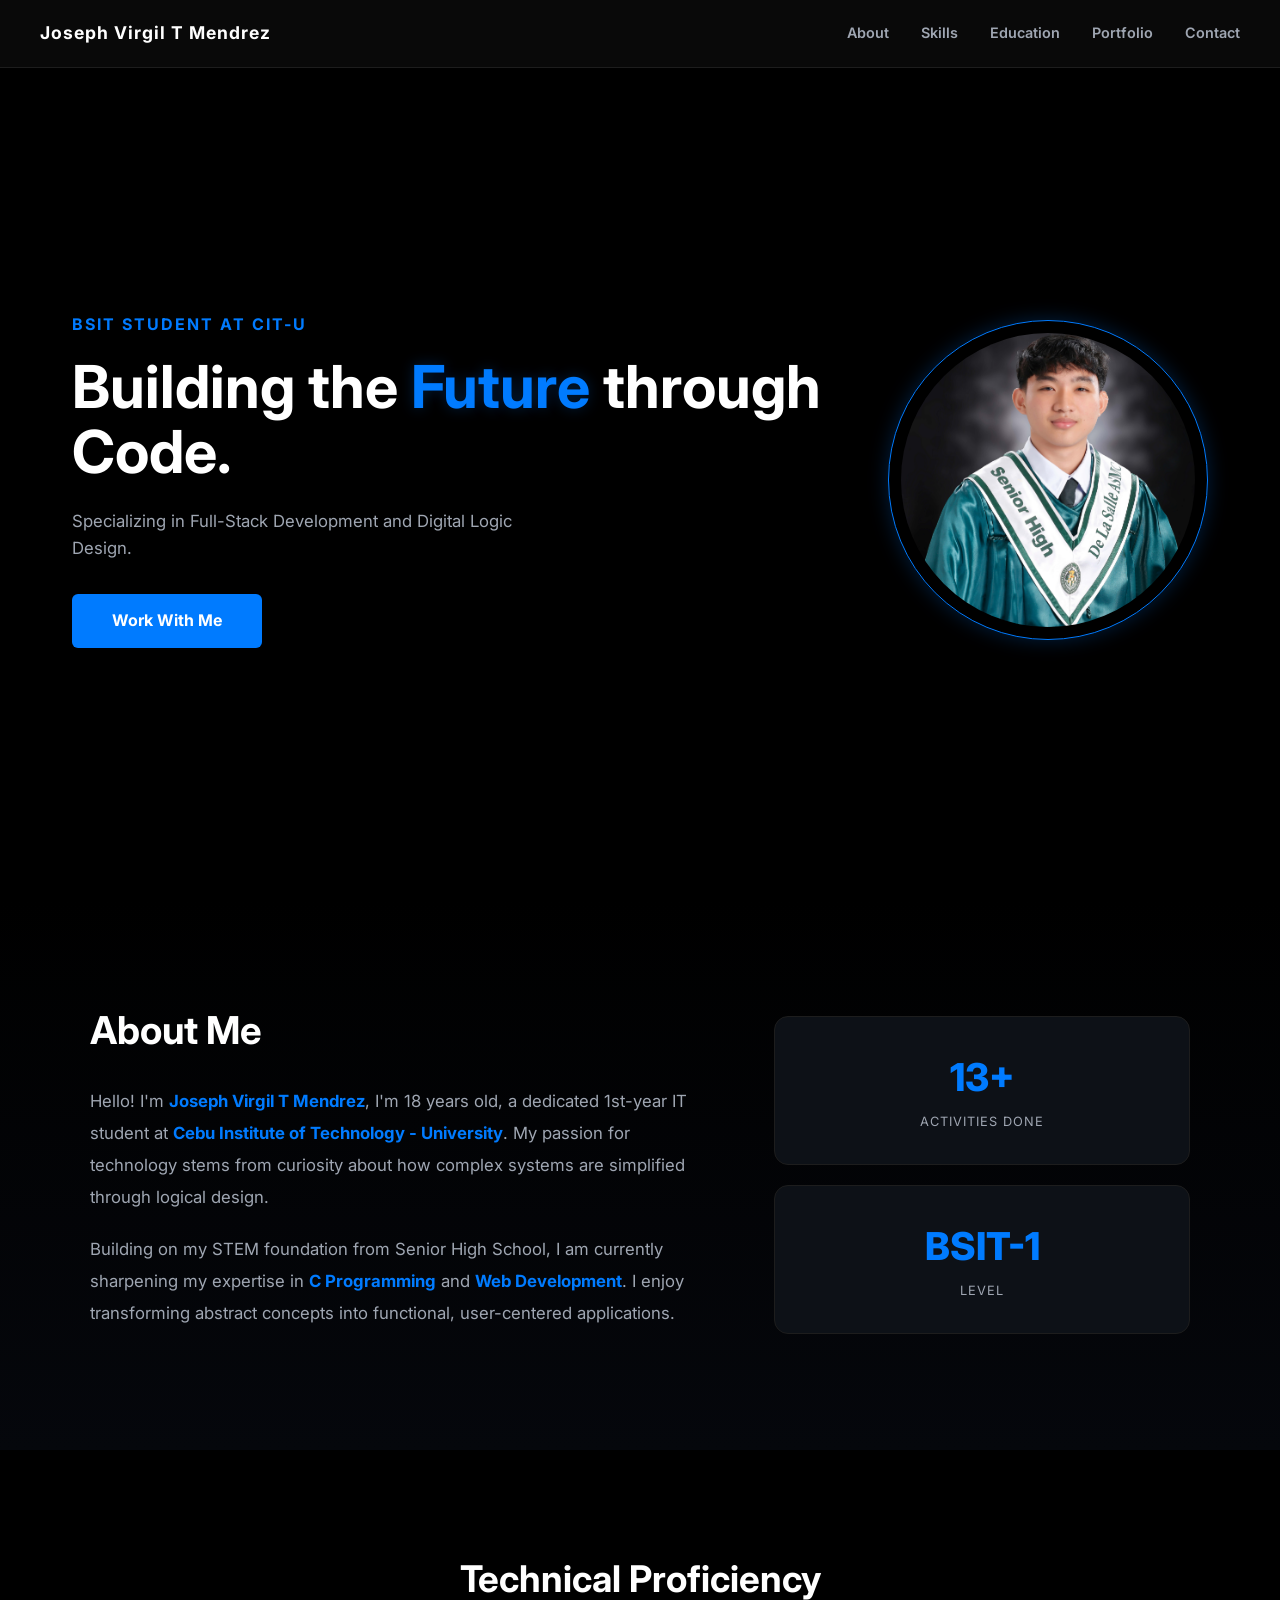
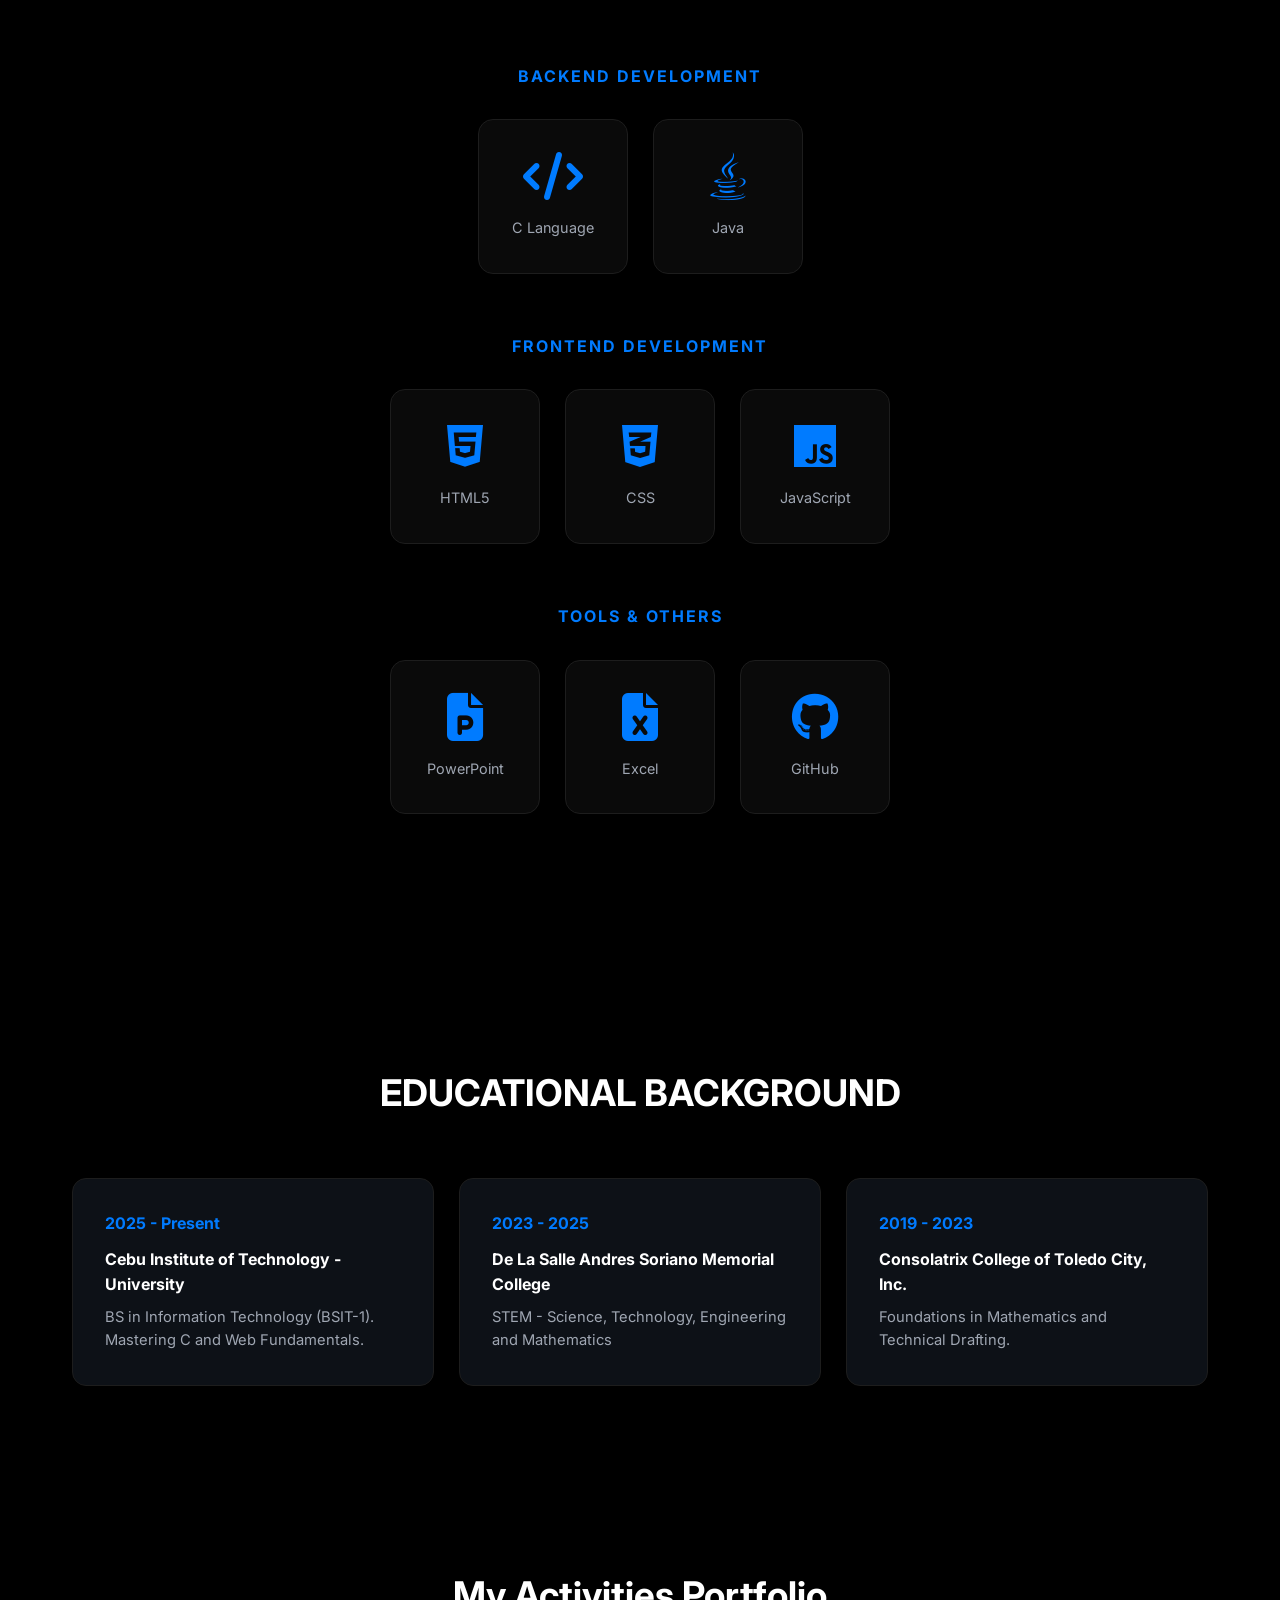
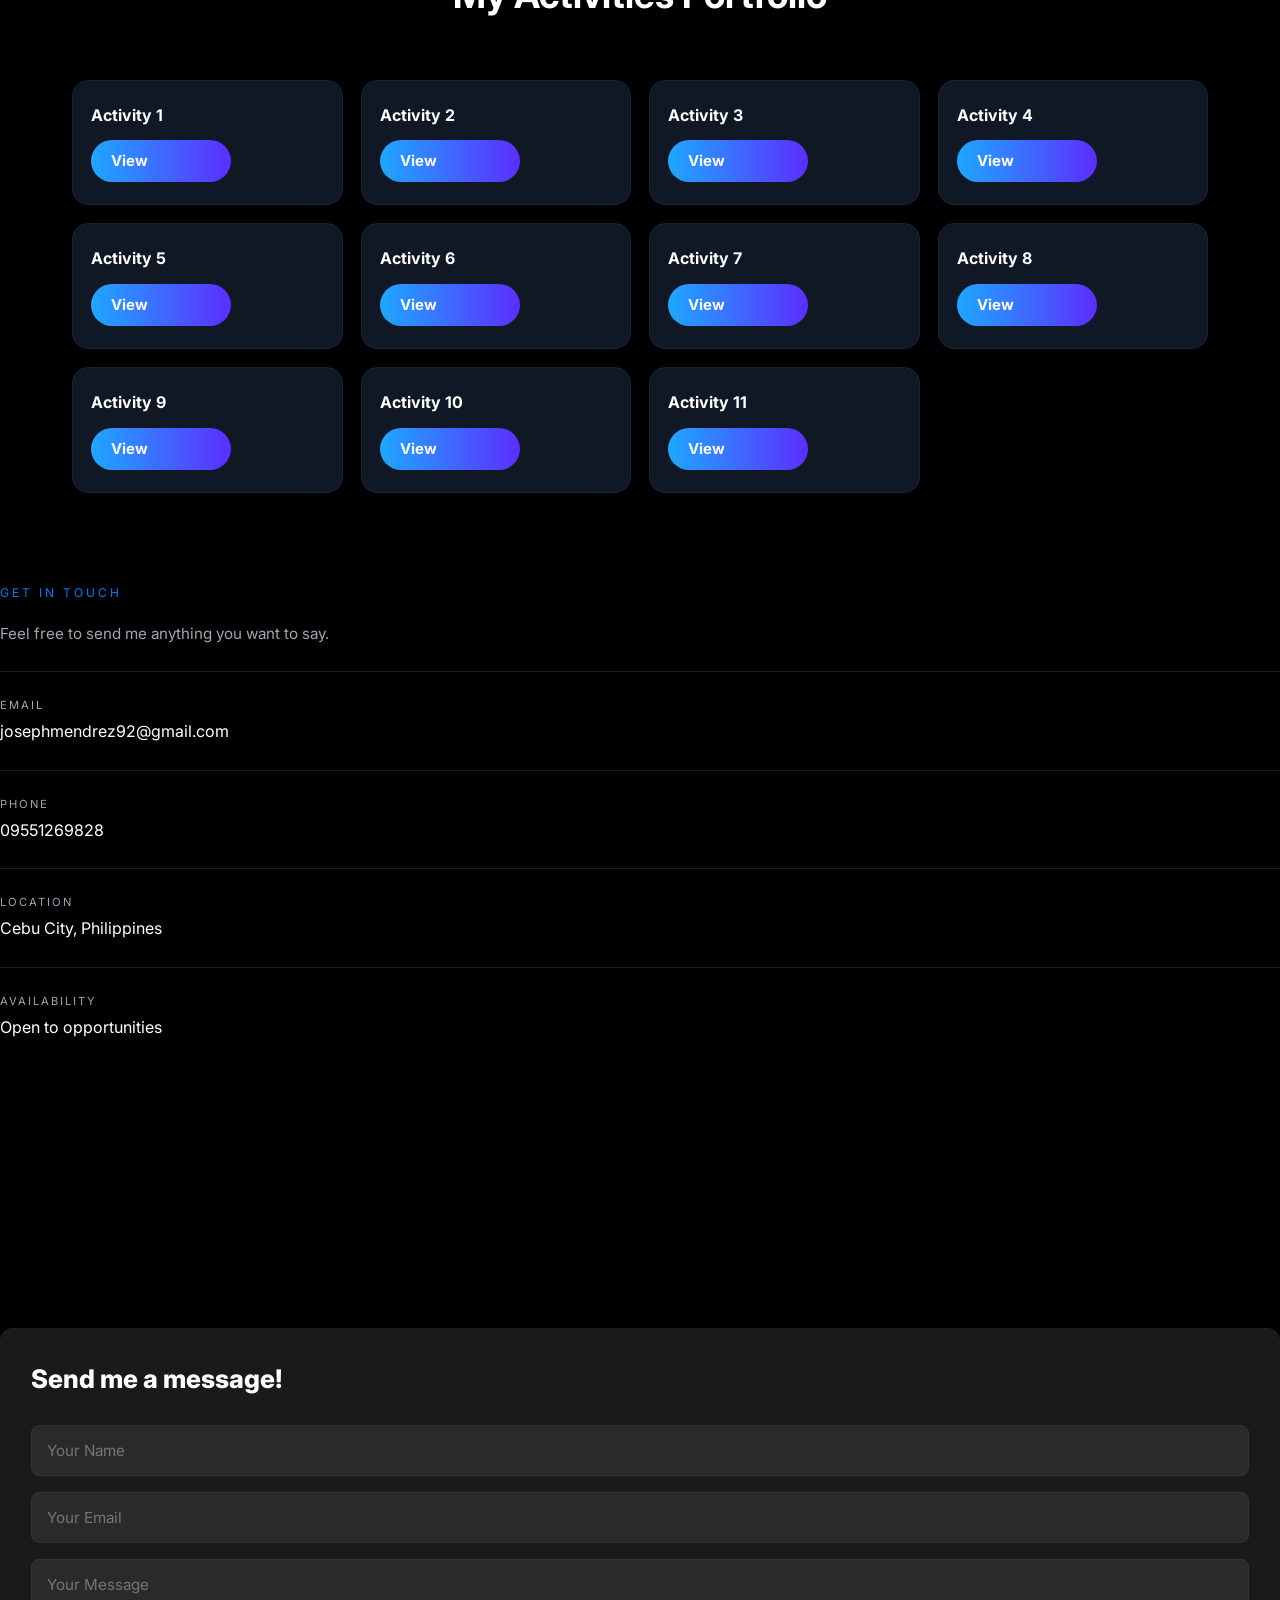
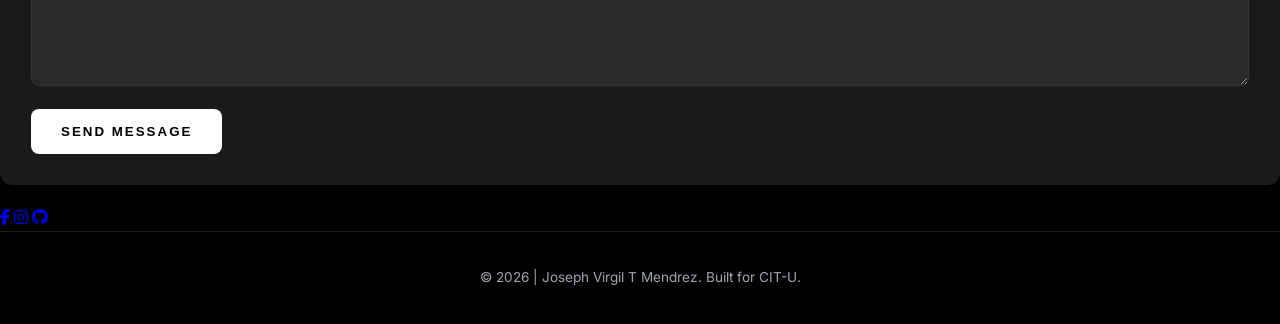
==== index.html @ aa132397 "Add files via upload" ====
<!DOCTYPE html>
<html lang="en">
<head>
    <meta charset="UTF-8">
    <meta name="viewport" content="width=device-width, initial-scale=1.0">
    <title>Joseph Virgil T Mendrez | Portfolio</title>
    <link rel="stylesheet" href="style.css">
    <link href="https://fonts.googleapis.com/css2?family=Inter:wght@400;600;700&display=swap" rel="stylesheet">
    <link rel="stylesheet" href="https://cdnjs.cloudflare.com/ajax/libs/font-awesome/6.4.2/css/all.min.css">
</head>
<body>

    <!-- NAVBAR -->
    <nav class="navbar">
        <div class="nav-container">
            <div class="logo">Joseph Virgil T Mendrez</div>
            <ul class="nav-links">
                <li><a href="#about">About</a></li>
                <li><a href="#skills">Skills</a></li>
                <li><a href="#education">Education</a></li>
                <li><a href="#portfolio">Portfolio</a></li>
                <li><a href="#contact">Contact</a></li>
            </ul>
        </div>
    </nav>

    <!-- HERO -->
    <header class="hero" id="home">
        <div class="hero-content">
            <h2 class="sub-headline">BSIT Student at CIT-U</h2>
            <h1 class="main-headline">Building the <span class="glow-text">Future</span> through Code.</h1>
            <p>Specializing in Full-Stack Development and Digital Logic Design.</p>
            <div class="cta-buttons">
                <a href="#contact" class="btn-primary">Work With Me</a>
            </div>
        </div>

        <div class="hero-image">
            <div class="image-border">
                <img src="images/j.jpg" alt="Joseph Virgil T Mendrez Profile Picture">
            </div>
        </div>
    </header>

    <!-- ABOUT -->
    <section id="about" class="about-section">
        <div class="about-container">
            <div class="about-text">
                <h2 class="section-title">About Me</h2>
                <p>
                    Hello! I'm <strong>Joseph Virgil T Mendrez</strong>, I'm 18 years old, a dedicated 1st-year IT student at 
                    <strong>Cebu Institute of Technology - University</strong>. My passion for technology 
                    stems from curiosity about how complex systems are simplified through logical design.
                </p>
                <p>
                    Building on my STEM foundation from Senior High School, I am currently sharpening my 
                    expertise in <strong>C Programming</strong> and <strong>Web Development</strong>. 
                    I enjoy transforming abstract concepts into functional, user-centered applications.
                </p>
            </div>

            <div class="about-stats">
                <div class="stat-card">
                    <span class="stat-value">13+</span>
                    <span class="stat-label">Activities Done</span>
                </div>

                <div class="stat-card">
                    <span class="stat-value">BSIT-1</span>
                    <span class="stat-label">Level</span>
                </div>
            </div>
        </div>
    </section>

    <!-- SKILLS -->
    <section id="skills" class="skills-section">
        <h2 class="section-title-center">Technical Proficiency</h2>

        <div class="skills-category">
            <h3>Backend Development</h3>
            <div class="skills-grid">
                <div class="skill-card"><i class="fas fa-code"></i><span>C Language</span></div>
                <div class="skill-card"><i class="fab fa-java"></i><span>Java</span></div>
            </div>
        </div>

        <div class="skills-category">
            <h3>Frontend Development</h3>
            <div class="skills-grid">
                <div class="skill-card"><i class="fab fa-html5"></i><span>HTML5</span></div>
                <div class="skill-card"><i class="fab fa-css3-alt"></i><span>CSS</span></div>
                <div class="skill-card"><i class="fab fa-js"></i><span>JavaScript</span></div>
            </div>
        </div>

        <div class="skills-category">
            <h3>Tools & Others</h3>
            <div class="skills-grid">
                <div class="skill-card"><i class="fas fa-file-powerpoint"></i><span>PowerPoint</span></div>
                <div class="skill-card"><i class="fas fa-file-excel"></i><span>Excel</span></div>
                <div class="skill-card"><i class="fab fa-github"></i><span>GitHub</span></div>
            </div>
        </div>
    </section>

    <!-- EDUCATION -->
    <section id="education" class="education-section">
        <h2 class="section-title-center">EDUCATIONAL BACKGROUND</h2>
        <div class="education-grid">

            <div class="edu-card">
                <span class="edu-year">2025 - Present</span>
                <p class="school-name">Cebu Institute of Technology - University</p>
                <p class="edu-details">BS in Information Technology (BSIT-1). Mastering C and Web Fundamentals.</p>
            </div>

            <div class="edu-card">
                <span class="edu-year">2023 - 2025</span>
                <p class="school-name">De La Salle Andres Soriano Memorial College</p>
                <p class="edu-details">STEM - Science, Technology, Engineering and Mathematics</p>
            </div>

            <div class="edu-card">
                <span class="edu-year">2019 - 2023</span>
                <p class="school-name">Consolatrix College of Toledo City, Inc.</p>
                <p class="edu-details">Foundations in Mathematics and Technical Drafting.</p>
            </div>

        </div>
    </section>

       <!-- PORTFOLIO -->
    <section id="portfolio" class="portfolio-section">
        <h2 class="section-title-center">My Activities Portfolio</h2>

        <div class="portfolio-grid">

            <div class="portfolio-card">
                <h3>Activity 1</h3>
                <p>C Programming Project</p>
                <a href="activities/activity1.html" target="_blank" class="view-btn">View</a>
            </div>

            <div class="portfolio-card">
                <h3>Activity 2</h3>
                <p>Web Development</p>
                <a href="activities/activity2.html" target="_blank" class="view-btn">View</a>
            </div>

            <div class="portfolio-card">
                <h3>Activity 3</h3>
                <p>Logic Design</p>
                <a href="activities/activity3.html" target="_blank" class="view-btn">View</a>
            </div>

            <div class="portfolio-card">
                <h3>Activity 4</h3>
                <p>UI Design</p>
                <a href="activities/activity4.html" target="_blank" class="view-btn">View</a>
            </div>

            <div class="portfolio-card">
                <h3>Activity 5</h3>
                <p>C Application</p>
                <a href="activities/activity5.html" target="_blank" class="view-btn">View</a>
            </div>

            <div class="portfolio-card">
                <h3>Activity 6</h3>
                <p>Static Website</p>
                <a href="activities/home.html" target="_blank" class="view-btn">View</a>
            </div>

            <div class="portfolio-card">
                <h3>Activity 7</h3>
                <p>Binary Adder</p>
                <a href="activities/activity7.html" target="_blank" class="view-btn">View</a>
            </div>

            <div class="portfolio-card">
                <h3>Activity 8</h3>
                <p>Portfolio Version 1</p>
                <a href="activities/activity8.html" target="_blank" class="view-btn">View</a>
            </div>

            <div class="portfolio-card">
                <h3>Activity 9</h3>
                <p>JavaScript Tool</p>
                <a href="activities/activity9.html" target="_blank" class="view-btn">View</a>
            </div>

            <div class="portfolio-card">
                <h3>Activity 10</h3>
                <p>Database Concept</p>
                <a href="activities/activity10.html" target="_blank" class="view-btn">View</a>
            </div>

            <div class="portfolio-card">
                <h3>Activity 11</h3>
                <p>Responsive Design</p>
                <a href="activities/activityfor11.html" target="_blank" class="view-btn">View</a>
            </div>

        </div>
    </section>
<!-- CONTACT -->
<section id="contact" class="contact-section">
    <div class="contact-container">

        <div class="contact-left">
            <p class="section-label">GET IN TOUCH</p>
            <p class="contact-description">Feel free to send me anything you want to say.</p>

            <hr class="contact-divider">

            <div class="contact-info-item">
                <span class="info-label">EMAIL</span>
                <span class="info-value">josephmendrez92@gmail.com</span>
            </div>

            <hr class="contact-divider">

            <div class="contact-info-item">
                <span class="info-label">PHONE</span>
                <span class="info-value">09551269828</span>
            </div>

            <hr class="contact-divider">

            <div class="contact-info-item">
                <span class="info-label">LOCATION</span>
                <span class="info-value">Cebu City, Philippines</span>
            </div>

            <hr class="contact-divider">

            <div class="contact-info-item">
                <span class="info-label">AVAILABILITY</span>
                <span class="info-value">Open to opportunities</span>
            </div>
        </div>

        <div class="contact-right">
            <div class="map-wrapper">
                <iframe 
                    src="https://www.google.com/maps?q=10.35027,123.6674&hl=en&z=15&output=embed"
                    width="100%" 
                    height="250" 
                    style="border:0;"
                    loading="lazy">
                </iframe>
            </div>
 <div class="message-box">
        <h3>Send me a message!</h3>
        <form class="contact-form">
            <input type="text" placeholder="Your Name" required>
            <input type="email" placeholder="Your Email" required>
            <textarea placeholder="Your Message" rows="5" required></textarea>
            <button type="submit" class="send-btn">SEND MESSAGE</button>
        </form>
    </div>

    <div class="social-links">
        <a href="https://facebook.com" class="social-icon" target="_blank"><i class="fab fa-facebook-f"></i></a>
        <a href="https://instagram.com" class="social-icon" target="_blank"><i class="fab fa-instagram"></i></a>
        <a href="https://github.com" class="social-icon" target="_blank"><i class="fab fa-github"></i></a>
    </div>
</div>
</section>

    <!-- FOOTER -->
    <footer>
        <p>&copy; 2026 | Joseph Virgil T Mendrez. Built for CIT-U.</p>
    </footer>

</body>
</html>
---- style.css ----
/* ===========================
   GLOBAL RESET + VARIABLES
=========================== */
*{
    margin:0;
    padding:0;
    box-sizing:border-box;
}

:root{
    --bg-black:#000000;
    --nav-black:#0a0a0a;
    --accent-blue:#007bff;
    --accent-glow:rgba(0,123,255,0.25);
    --text-white:#ffffff;
    --text-dim:#9fa6b2;
    --border-gray:#1d1d1d;
    --card-bg:#0d1117;
    --input-bg:#111111;
}

html{
    scroll-behavior:smooth;
}

body{
    font-family:'Inter',sans-serif;
    background:var(--bg-black);
    color:var(--text-white);
    line-height:1.6;
    overflow-x:hidden;
}

/* ===========================
   NAVIGATION
=========================== */
.navbar{
    position:fixed;
    top:0;
    width:100%;
    background:rgba(10,10,10,0.95);
    backdrop-filter:blur(12px);
    border-bottom:1px solid var(--border-gray);
    z-index:1000;
    padding:1.2rem 2rem;
}

.nav-container{
    max-width:1200px;
    margin:auto;
    display:flex;
    justify-content:space-between;
    align-items:center;
}

.logo{
    font-size:1.1rem;
    font-weight:700;
    letter-spacing:1px;
    color:white;
}

.nav-links{
    list-style:none;
    display:flex;
    gap:2rem;
}

.nav-links a{
    text-decoration:none;
    color:var(--text-dim);
    font-size:0.9rem;
    font-weight:600;
    transition:.3s;
}

.nav-links a:hover{
    color:var(--accent-blue);
}

/* ===========================
   HERO SECTION
=========================== */
.hero{
    min-height:100vh;
    max-width:1200px;
    margin:auto;
    display:flex;
    justify-content:space-between;
    align-items:center;
    padding:120px 2rem 60px;
    gap:40px;
}

.sub-headline{
    color:var(--accent-blue);
    text-transform:uppercase;
    letter-spacing:2px;
    margin-bottom:1rem;
    font-size:1rem;
}

.main-headline{
    font-size:3.7rem;
    line-height:1.1;
    font-weight:700;
    margin-bottom:1.5rem;
}

.glow-text{
    color:var(--accent-blue);
    text-shadow:0 0 14px var(--accent-glow);
}

.hero-content p{
    color:var(--text-dim);
    font-size:1.05rem;
    max-width:500px;
    margin-bottom:2rem;
}

.btn-primary{
    display:inline-block;
    text-decoration:none;
    background:var(--accent-blue);
    color:white;
    padding:0.9rem 2.5rem;
    border-radius:6px;
    font-weight:700;
    transition:.3s;
}

.btn-primary:hover{
    transform:translateY(-3px);
    box-shadow:0 0 20px var(--accent-glow);
}

.image-border{
    width:320px;
    height:320px;
    border:1px solid var(--accent-blue);
    border-radius:50%;
    padding:12px;
    box-shadow:0 0 20px var(--accent-glow);
}

.image-border img{
    width:100%;
    height:100%;
    border-radius:50%;
    object-fit:cover;
}

/* ===========================
   COMMON TITLES
=========================== */
.section-title{
    font-size:2.4rem;
    margin-bottom:25px;
}

.section-title-center{
    font-size:2.3rem;
    text-align:center;
    margin-bottom:55px;
}

/* ===========================
   ABOUT SECTION
=========================== */
.about-section{
    padding:100px 2rem;
    background:linear-gradient(to bottom,var(--bg-black),#05070c);
}

.about-container{
    max-width:1100px;
    margin:auto;
    display:grid;
    grid-template-columns:1.5fr 1fr;
    gap:60px;
    align-items:center;
}

.about-text p{
    color:var(--text-dim);
    margin-bottom:20px;
    font-size:1.05rem;
    line-height:1.9;
}

.about-text strong{
    color:var(--accent-blue);
}

.about-stats{
    display:grid;
    gap:20px;
}

.stat-card{
    background:var(--card-bg);
    border:1px solid var(--border-gray);
    padding:30px;
    border-radius:14px;
    text-align:center;
    transition:.3s;
}

.stat-card:hover{
    border-color:var(--accent-blue);
    transform:translateY(-4px);
    box-shadow:0 0 15px var(--accent-glow);
}

.stat-value{
    display:block;
    font-size:2.4rem;
    font-weight:800;
    color:var(--accent-blue);
}

.stat-label{
    color:var(--text-dim);
    font-size:0.8rem;
    text-transform:uppercase;
    letter-spacing:1px;
}

/* ===========================
   SKILLS SECTION
=========================== */
.skills-section{
    padding:100px 2rem;
    max-width:1000px;
    margin:auto;
}

.skills-category{
    margin-bottom:60px;
    text-align:center;
}

.skills-category h3{
    color:var(--accent-blue);
    margin-bottom:30px;
    letter-spacing:2px;
    text-transform:uppercase;
    font-size:1rem;
}

.skills-grid{
    display:flex;
    justify-content:center;
    flex-wrap:wrap;
    gap:25px;
}

.skill-card{
    width:150px;
    background:var(--nav-black);
    border:1px solid var(--border-gray);
    border-radius:15px;
    padding:2rem 1rem;
    text-align:center;
    transition:.3s;
}

.skill-card:hover{
    transform:translateY(-8px);
    border-color:var(--accent-blue);
}

.skill-card i{
    font-size:3rem;
    color:var(--accent-blue);
    margin-bottom:15px;
    display:block;
}

.skill-card span{
    color:var(--text-dim);
    font-size:0.9rem;
}

/* ===========================
   EDUCATION SECTION
=========================== */
.education-section{
    padding:90px 2rem;
    max-width:1200px;
    margin:auto;
}

.education-grid{
    display:grid;
    grid-template-columns:repeat(auto-fit,minmax(280px,1fr));
    gap:25px;
}

.edu-card{
    background:var(--card-bg);
    border:1px solid var(--border-gray);
    border-radius:14px;
    padding:2rem;
    transition:.3s;
}

.edu-card:hover{
    transform:translateY(-5px);
    border-color:var(--accent-blue);
}

.edu-year{
    display:block;
    color:var(--accent-blue);
    font-weight:700;
    margin-bottom:10px;
}

.school-name{
    font-weight:700;
    margin-bottom:8px;
}

.edu-details{
    color:var(--text-dim);
    font-size:0.92rem;
}

/* ===========================
   PORTFOLIO SECTION
=========================== */
.portfolio-section{
    padding:90px 2rem;
    max-width:1200px;
    margin:auto;
}

.portfolio-grid{
    display:grid;
    grid-template-columns:repeat(4,1fr);
    gap:18px;
}

.portfolio-card{
    background:#101826;
    border:1px solid #1b2433;
    border-radius:16px;
    padding:22px 18px;
    min-height:110px;
    display:flex;
    flex-direction:column;
    justify-content:space-between;
    transition:.3s;
}

.portfolio-card:hover{
    transform:translateY(-5px);
    border-color:var(--accent-blue);
    box-shadow:0 0 18px rgba(0,123,255,0.18);
}

.portfolio-card h3{
    font-size:16px;
    color:white;
    font-weight:700;
    margin-bottom:12px;
}

.portfolio-card p{
    display:none;
}

.view-btn{
    display:inline-block;
    width:140px;
    padding:9px 20px;
    border-radius:30px;
    background:linear-gradient(90deg,#1ea7ff,#5d2dff);
    color:white;
    text-decoration:none;
    font-size:15px;
    font-weight:700;
    transition:.3s;
}

.view-btn:hover{
    opacity:.9;
    transform:scale(1.03);
}

/* ===========================
   CONTACT SECTION
=========================== */
.section-label {
    font-size: 0.75rem;
    letter-spacing: 3px;
    color: var(--accent-blue);
    text-transform: uppercase;
    margin-bottom: 20px;
}

.contact-description {
    font-size: 0.95rem;
    color: var(--text-dim);
    margin-bottom: 25px;
}

.contact-divider {
    border: none;
    border-top: 1px solid var(--border-gray);
    margin: 15px 0;
}

.contact-info-item {
    display: flex;
    flex-direction: column;
    padding: 10px 0;
}

.info-label {
    font-size: 0.7rem;
    letter-spacing: 2px;
    color: var(--text-dim);
    text-transform: uppercase;
    margin-bottom: 4px;
}

.info-value {
    font-size: 1rem;
    color: var(--text-white);
}
.message-box {
    background: #1a1a1a;
    border: 1px solid var(--border-gray);
    border-radius: 12px;
    padding: 30px;
    margin: 20px 0;
}

.message-box h3 {
    font-size: 1.6rem;
    font-weight: 800;
    color: var(--text-white);
    margin-bottom: 25px;
}

.message-box .contact-form input,
.message-box .contact-form textarea {
    width: 100%;
    background: #2a2a2a;
    border: 1px solid #333;
    color: white;
    padding: 15px;
    border-radius: 8px;
    margin-bottom: 1rem;
    font-family: inherit;
    font-size: 0.95rem;
}

.message-box .send-btn {
    background: white;
    color: black;
    font-weight: 800;
    letter-spacing: 2px;
    border-radius: 8px;
    padding: 15px 30px;
    border: none;
    cursor: pointer;
    transition: .3s;
}

.message-box .send-btn:hover {
    background: var(--accent-blue);
    color: white;
}
/* ===========================
   FOOTER
=========================== */
footer{
    text-align:center;
    padding:35px 2rem;
    border-top:1px solid var(--border-gray);
    color:var(--text-dim);
    font-size:0.85rem;
}

/* ===========================
   RESPONSIVE
=========================== */
@media(max-width:900px){
    .hero{
        flex-direction:column-reverse;
        text-align:center;
        padding:140px 2rem 60px;
    }

    .about-container,
    .contact-container{
        grid-template-columns:1fr;
    }

    .about-text{
        text-align:center;
    }

    .about-stats{
        grid-template-columns:1fr 1fr;
    }

    .main-headline{
        font-size:2.8rem;
    }

    .image-border{
        width:270px;
        height:270px;
        margin-bottom:2rem;
    }

    .nav-links{
        display:none;
    }

    .portfolio-grid{
        grid-template-columns:repeat(2,1fr);
    }
}

@media(max-width:500px){
    .portfolio-grid{
        grid-template-columns:1fr;
    }

    .about-stats{
        grid-template-columns:1fr;
    }
}
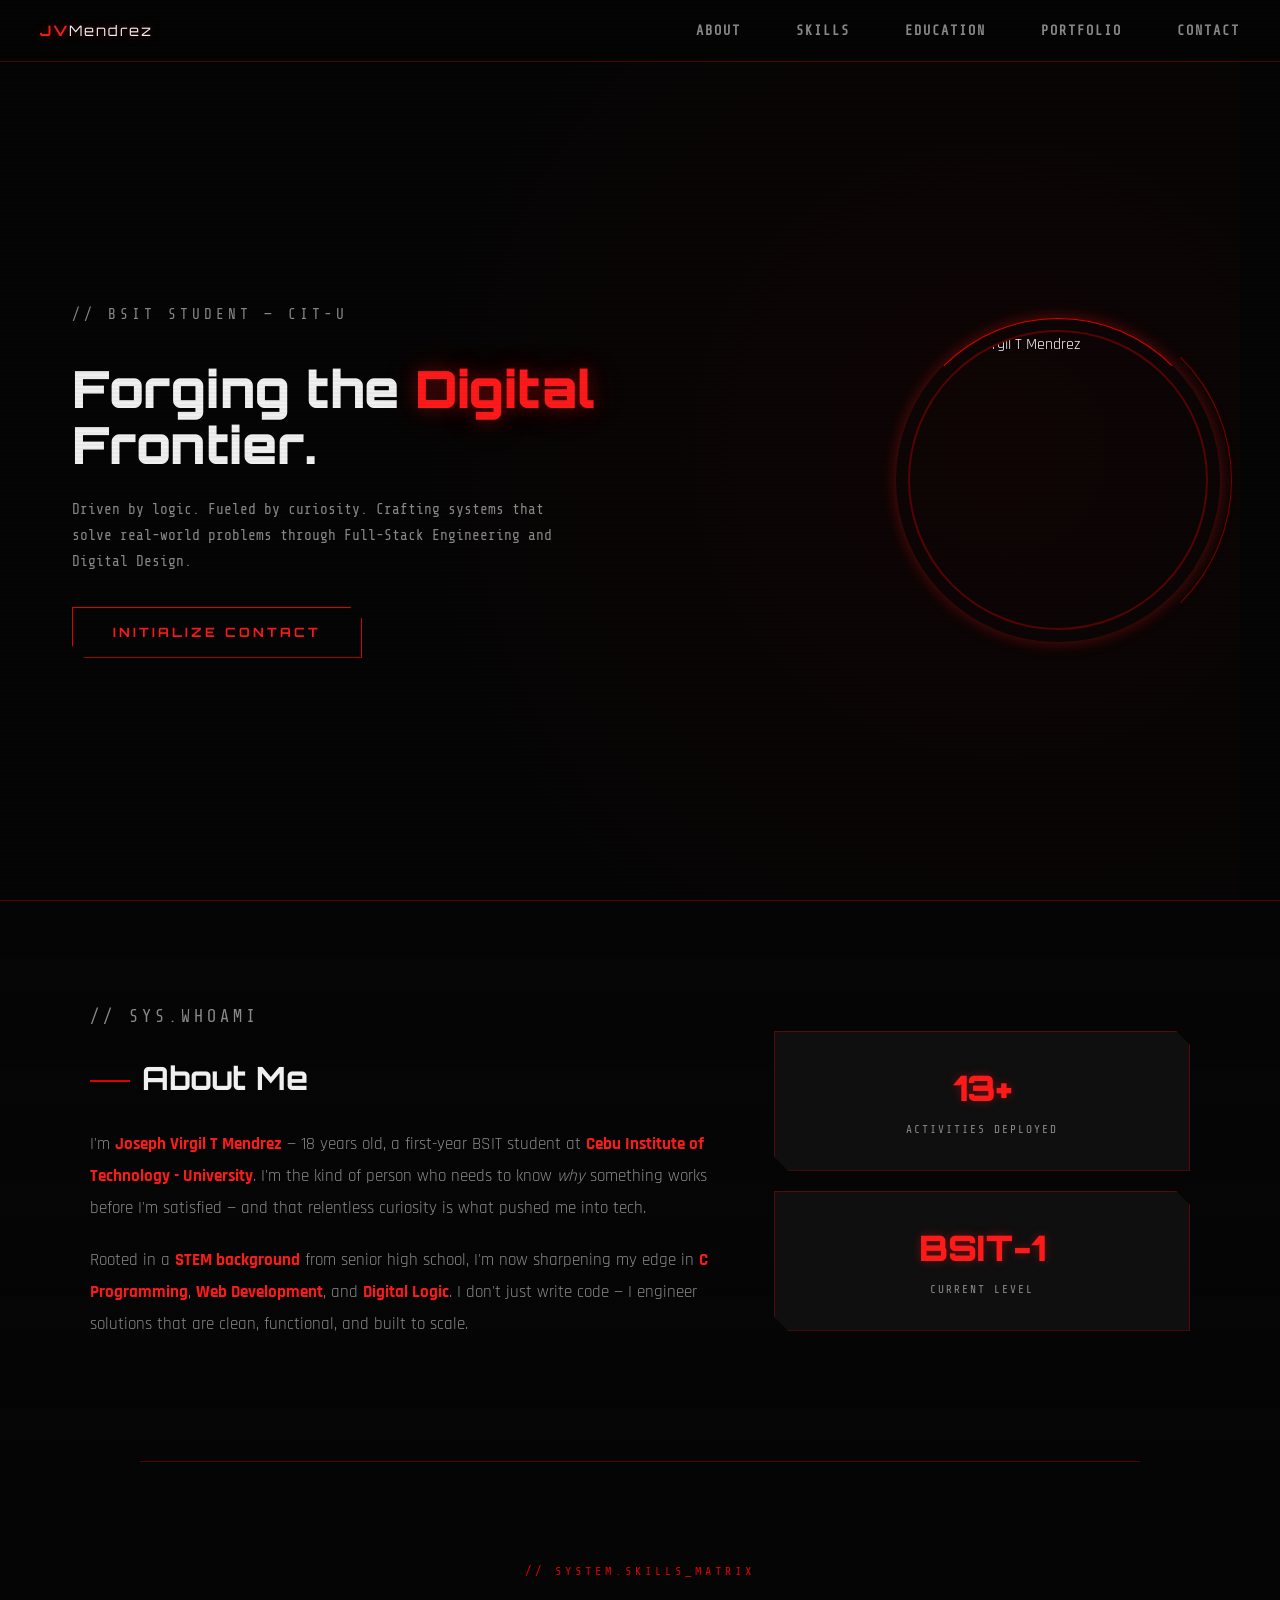
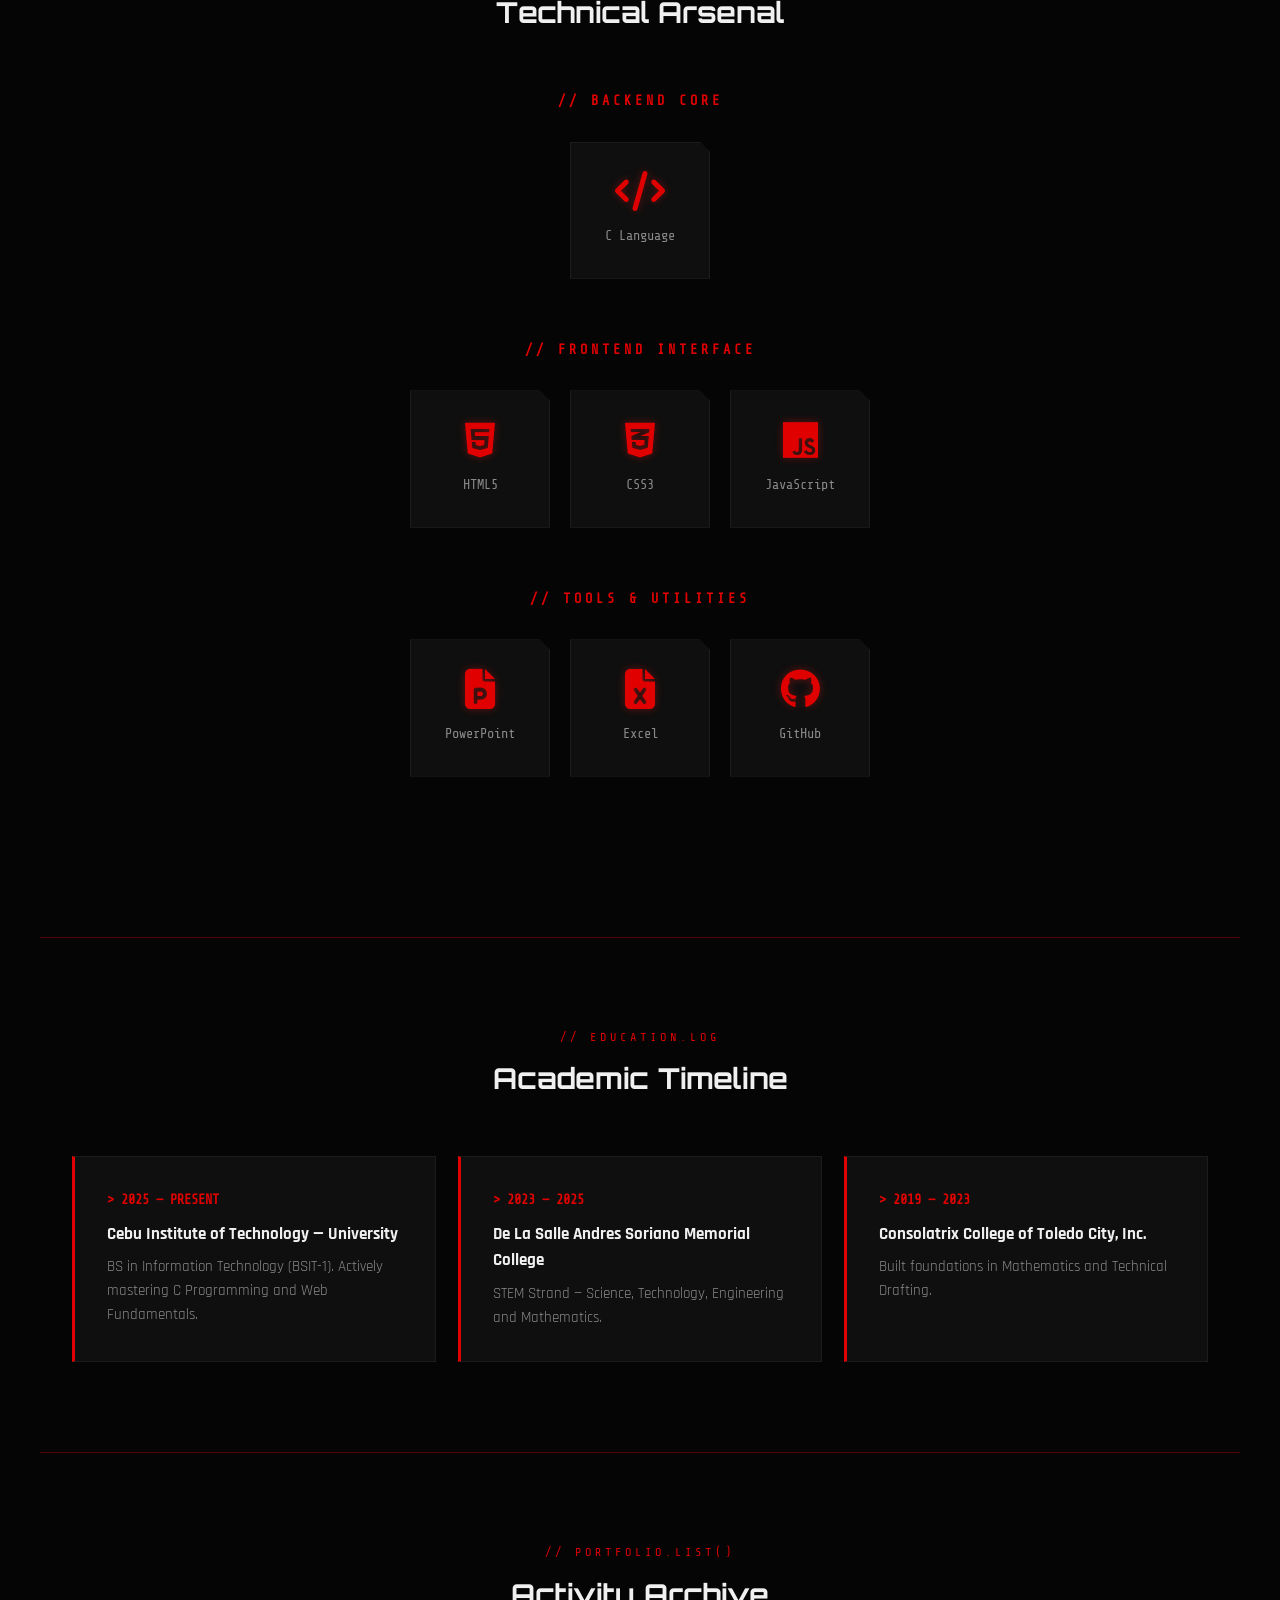
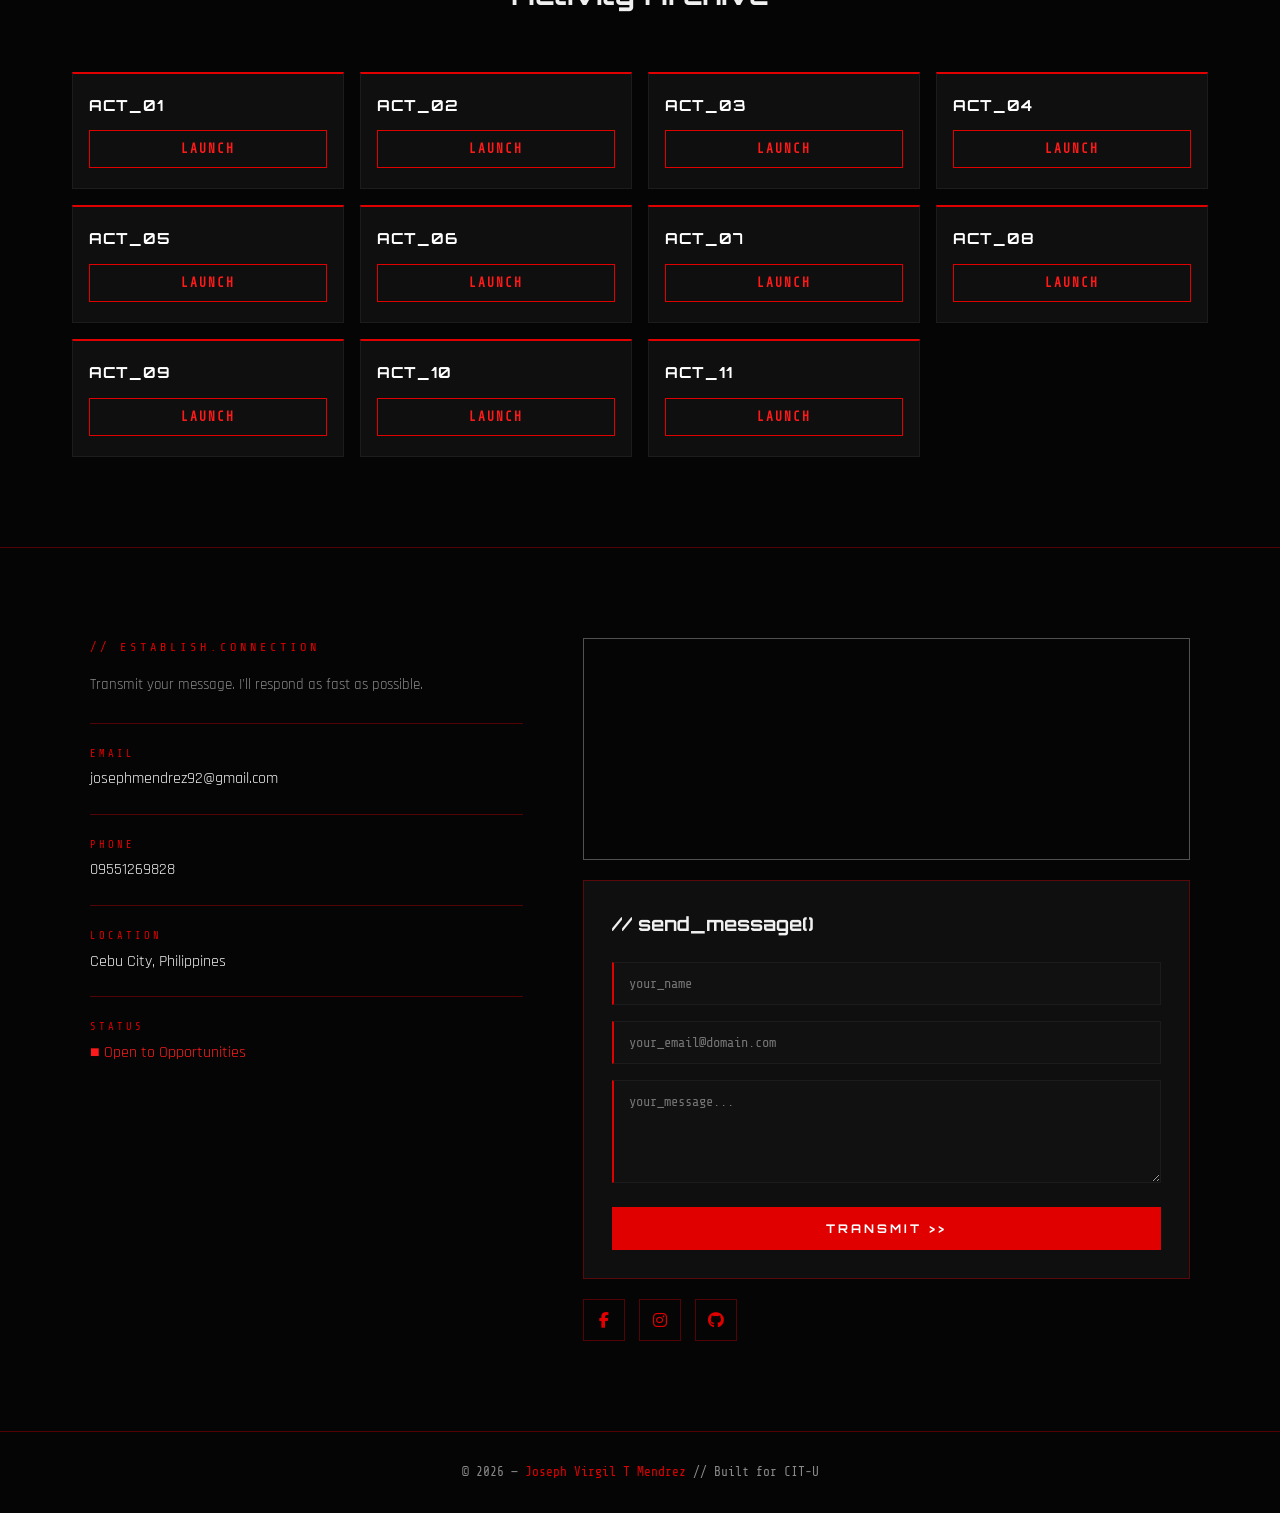
==== commit 9e64306e: "Update print statement from 'Hello' to 'Goodbye'" ====
--- a/index.html
+++ b/index.html
@@ -4,275 +4,762 @@
     <meta charset="UTF-8">
     <meta name="viewport" content="width=device-width, initial-scale=1.0">
     <title>Joseph Virgil T Mendrez | Portfolio</title>
-    <link rel="stylesheet" href="style.css">
-    <link href="https://fonts.googleapis.com/css2?family=Inter:wght@400;600;700&display=swap" rel="stylesheet">
+    <link href="https://fonts.googleapis.com/css2?family=Share+Tech+Mono&family=Rajdhani:wght@400;600;700&family=Orbitron:wght@700;900&display=swap" rel="stylesheet">
     <link rel="stylesheet" href="https://cdnjs.cloudflare.com/ajax/libs/font-awesome/6.4.2/css/all.min.css">
+    <style>
+        *{margin:0;padding:0;box-sizing:border-box;}
+
+        :root{
+            --bg:#050505;
+            --surface:#0a0a0a;
+            --surface2:#0f0f0f;
+            --red:#e00000;
+            --red-bright:#ff1a1a;
+            --red-dim:rgba(220,0,0,0.18);
+            --red-glow:rgba(255,26,26,0.35);
+            --text:#f0f0f0;
+            --text-dim:#8a8a8a;
+            --border:#1c1c1c;
+            --border-red:rgba(200,0,0,0.4);
+        }
+
+        html{scroll-behavior:smooth;}
+
+        body{
+            font-family:'Rajdhani',sans-serif;
+            background:var(--bg);
+            color:var(--text);
+            line-height:1.6;
+            overflow-x:hidden;
+        }
+
+        /* scanline overlay */
+        body::before{
+            content:'';
+            position:fixed;
+            inset:0;
+            background:repeating-linear-gradient(0deg,transparent,transparent 2px,rgba(0,0,0,0.03) 2px,rgba(0,0,0,0.03) 4px);
+            pointer-events:none;
+            z-index:9999;
+        }
+
+        /* corner cut mixin via clip-path */
+        .cyber-cut{
+            clip-path:polygon(0 0,calc(100% - 16px) 0,100% 16px,100% 100%,16px 100%,0 calc(100% - 16px));
+        }
+
+        /* NAVBAR */
+        .navbar{
+            position:fixed;top:0;width:100%;
+            background:rgba(5,5,5,0.96);
+            backdrop-filter:blur(14px);
+            border-bottom:1px solid var(--border-red);
+            z-index:1000;padding:1.1rem 2rem;
+        }
+
+        .nav-container{
+            max-width:1200px;margin:auto;
+            display:flex;justify-content:space-between;align-items:center;
+        }
+
+        .logo{
+            font-family:'Orbitron',monospace;
+            font-size:0.9rem;font-weight:700;
+            color:var(--red-bright);
+            letter-spacing:2px;
+            text-shadow:0 0 10px var(--red-glow);
+        }
+
+        .logo span{color:var(--text);font-weight:400;}
+
+        .nav-links{list-style:none;display:flex;gap:2rem;}
+
+        .nav-links a{
+            text-decoration:none;
+            color:var(--text-dim);
+            font-size:0.85rem;font-weight:600;
+            letter-spacing:2px;text-transform:uppercase;
+            font-family:'Share Tech Mono',monospace;
+            transition:.3s;position:relative;
+        }
+
+        .nav-links a::before{
+            content:'//';
+            color:var(--red);
+            margin-right:5px;
+            opacity:0;transition:.3s;
+        }
+
+        .nav-links a:hover{color:var(--red-bright);}
+        .nav-links a:hover::before{opacity:1;}
+
+        /* HERO */
+        .hero{
+            min-height:100vh;max-width:1200px;margin:auto;
+            display:flex;justify-content:space-between;align-items:center;
+            padding:120px 2rem 60px;gap:40px;
+        }
+
+        .sub-headline{
+            font-family:'Share Tech Mono',monospace;
+            color:var(--red);letter-spacing:4px;
+            text-transform:uppercase;margin-bottom:1rem;
+            font-size:0.85rem;
+        }
+
+        .main-headline{
+            font-family:'Orbitron',monospace;
+            font-size:3.2rem;line-height:1.1;
+            font-weight:900;margin-bottom:1.5rem;
+        }
+
+        .glow-text{
+            color:var(--red-bright);
+            text-shadow:0 0 18px var(--red-glow),0 0 40px rgba(220,0,0,0.2);
+        }
+
+        .hero-content p{
+            color:var(--text-dim);font-size:1.05rem;
+            max-width:480px;margin-bottom:2rem;
+            font-family:'Share Tech Mono',monospace;
+            font-size:0.9rem;line-height:1.8;
+        }
+
+        .btn-primary{
+            display:inline-block;text-decoration:none;
+            background:transparent;
+            color:var(--red-bright);
+            border:1px solid var(--red);
+            padding:0.9rem 2.5rem;
+            font-family:'Orbitron',monospace;
+            font-size:0.8rem;font-weight:700;
+            letter-spacing:3px;text-transform:uppercase;
+            clip-path:polygon(0 0,calc(100% - 12px) 0,100% 12px,100% 100%,12px 100%,0 calc(100% - 12px));
+            transition:.3s;position:relative;
+        }
+
+        .btn-primary::before{
+            content:'';position:absolute;inset:0;
+            background:var(--red-dim);
+            clip-path:polygon(0 0,calc(100% - 12px) 0,100% 12px,100% 100%,12px 100%,0 calc(100% - 12px));
+            opacity:0;transition:.3s;
+        }
+
+        .btn-primary:hover{
+            box-shadow:0 0 25px var(--red-glow);
+            text-shadow:0 0 8px var(--red-glow);
+        }
+
+        .btn-primary:hover::before{opacity:1;}
+
+        /* hero image */
+        .image-wrapper{
+            position:relative;
+            width:300px;height:300px;flex-shrink:0;
+        }
+
+        .image-wrapper::before,
+        .image-wrapper::after{
+            content:'';position:absolute;
+            border:1px solid var(--red);
+            border-radius:50%;animation:spin 8s linear infinite;
+        }
+
+        .image-wrapper::before{
+            inset:-12px;
+            border-color:var(--red) transparent transparent transparent;
+            box-shadow:0 0 15px var(--red-glow);
+        }
+
+        .image-wrapper::after{
+            inset:-24px;
+            border-color:transparent var(--red) transparent transparent;
+            animation-direction:reverse;
+            animation-duration:12s;
+            opacity:.5;
+        }
+
+        @keyframes spin{to{transform:rotate(360deg);}}
+
+        .image-inner{
+            width:100%;height:100%;border-radius:50%;
+            border:2px solid var(--border-red);
+            overflow:hidden;
+            position:relative;z-index:1;
+        }
+
+        .image-inner img{
+            width:100%;height:100%;object-fit:cover;
+            filter:grayscale(20%) contrast(1.1);
+        }
+
+        /* SECTION LABELS */
+        .section-label-top{
+            font-family:'Share Tech Mono',monospace;
+            font-size:0.75rem;letter-spacing:4px;
+            color:var(--red);text-transform:uppercase;
+            margin-bottom:0.5rem;
+        }
+
+        .section-title{
+            font-family:'Orbitron',monospace;
+            font-size:2rem;margin-bottom:25px;
+            font-weight:700;
+        }
+
+        .section-title-center{
+            font-family:'Orbitron',monospace;
+            font-size:1.8rem;text-align:center;
+            margin-bottom:55px;font-weight:700;
+        }
+
+        .title-bar{
+            display:inline-block;width:40px;height:2px;
+            background:var(--red);margin-right:12px;vertical-align:middle;
+        }
+
+        /* ABOUT */
+        .about-section{
+            padding:100px 2rem;
+            background:linear-gradient(to bottom,var(--bg),#08020202);
+            border-top:1px solid var(--border-red);
+        }
+
+        .about-container{
+            max-width:1100px;margin:auto;
+            display:grid;grid-template-columns:1.5fr 1fr;
+            gap:60px;align-items:center;
+        }
+
+        .about-text p{
+            color:var(--text-dim);margin-bottom:20px;
+            font-size:1.05rem;line-height:1.9;
+        }
+
+        .about-text strong{color:var(--red-bright);}
+
+        .about-stats{display:grid;gap:20px;}
+
+        .stat-card{
+            background:var(--surface2);
+            border:1px solid var(--border-red);
+            padding:28px;border-radius:0;
+            clip-path:polygon(0 0,calc(100% - 14px) 0,100% 14px,100% 100%,14px 100%,0 calc(100% - 14px));
+            text-align:center;transition:.3s;
+        }
+
+        .stat-card:hover{
+            border-color:var(--red-bright);
+            box-shadow:0 0 20px var(--red-glow),inset 0 0 20px rgba(220,0,0,0.05);
+        }
+
+        .stat-value{
+            display:block;
+            font-family:'Orbitron',monospace;
+            font-size:2.2rem;font-weight:900;
+            color:var(--red-bright);
+            text-shadow:0 0 10px var(--red-glow);
+        }
+
+        .stat-label{
+            color:var(--text-dim);font-size:0.7rem;
+            font-family:'Share Tech Mono',monospace;
+            text-transform:uppercase;letter-spacing:2px;
+        }
+
+        /* SKILLS */
+        .skills-section{
+            padding:100px 2rem;max-width:1000px;margin:auto;
+            border-top:1px solid var(--border-red);
+        }
+
+        .skills-category{margin-bottom:60px;text-align:center;}
+
+        .skills-category h3{
+            color:var(--red);margin-bottom:30px;
+            letter-spacing:4px;text-transform:uppercase;
+            font-family:'Share Tech Mono',monospace;font-size:0.85rem;
+        }
+
+        .skills-grid{
+            display:flex;justify-content:center;flex-wrap:wrap;gap:20px;
+        }
+
+        .skill-card{
+            width:140px;
+            background:var(--surface2);
+            border:1px solid var(--border);
+            border-radius:0;
+            clip-path:polygon(0 0,calc(100% - 10px) 0,100% 10px,100% 100%,0 100%);
+            padding:1.8rem 1rem;text-align:center;transition:.4s;
+        }
+
+        .skill-card:hover{
+            border-color:var(--red);
+            box-shadow:0 0 18px var(--red-glow),inset 0 0 15px rgba(220,0,0,0.05);
+            transform:translateY(-6px);
+        }
+
+        .skill-card i{
+            font-size:2.5rem;color:var(--red);
+            margin-bottom:12px;display:block;
+            text-shadow:0 0 8px var(--red-glow);
+        }
+
+        .skill-card span{
+            color:var(--text-dim);font-size:0.85rem;
+            font-family:'Share Tech Mono',monospace;
+        }
+
+        /* EDUCATION */
+        .education-section{
+            padding:90px 2rem;max-width:1200px;margin:auto;
+            border-top:1px solid var(--border-red);
+        }
+
+        .education-grid{
+            display:grid;grid-template-columns:repeat(auto-fit,minmax(280px,1fr));gap:22px;
+        }
+
+        .edu-card{
+            background:var(--surface2);
+            border:1px solid var(--border);
+            border-left:3px solid var(--red);
+            padding:2rem;transition:.3s;
+        }
+
+        .edu-card:hover{
+            border-color:var(--red);
+            border-left-color:var(--red-bright);
+            box-shadow:0 0 18px var(--red-glow);
+            transform:translateY(-4px);
+        }
+
+        .edu-year{
+            display:block;
+            font-family:'Share Tech Mono',monospace;
+            color:var(--red);font-weight:700;
+            margin-bottom:10px;font-size:0.85rem;
+        }
+
+        .school-name{font-weight:700;margin-bottom:8px;font-size:1.05rem;}
+
+        .edu-details{color:var(--text-dim);font-size:0.92rem;}
+
+        /* PORTFOLIO */
+        .portfolio-section{
+            padding:90px 2rem;max-width:1200px;margin:auto;
+            border-top:1px solid var(--border-red);
+        }
+
+        .portfolio-grid{
+            display:grid;grid-template-columns:repeat(4,1fr);gap:16px;
+        }
+
+        .portfolio-card{
+            background:var(--surface2);
+            border:1px solid var(--border);
+            border-top:2px solid var(--red);
+            padding:20px 16px;min-height:110px;
+            display:flex;flex-direction:column;
+            justify-content:space-between;transition:.3s;
+            position:relative;overflow:hidden;
+        }
+
+        .portfolio-card::before{
+            content:'';position:absolute;
+            top:0;left:0;width:100%;height:1px;
+            background:linear-gradient(90deg,transparent,var(--red),transparent);
+            opacity:0;transition:.3s;
+        }
+
+        .portfolio-card:hover{
+            border-color:var(--red);
+            box-shadow:0 0 18px rgba(220,0,0,0.15);
+            transform:translateY(-4px);
+        }
+
+        .portfolio-card:hover::before{opacity:1;}
+
+        .portfolio-card h3{
+            font-size:0.95rem;color:white;
+            font-family:'Orbitron',monospace;
+            font-weight:700;margin-bottom:12px;
+            letter-spacing:1px;
+        }
+
+        .portfolio-card p{display:none;}
+
+        .view-btn{
+            display:inline-block;width:100%;
+            padding:8px 0;border-radius:0;
+            background:transparent;
+            border:1px solid var(--red);
+            color:var(--red-bright);
+            text-decoration:none;
+            font-family:'Share Tech Mono',monospace;
+            font-size:0.8rem;font-weight:700;
+            text-align:center;letter-spacing:2px;
+            transition:.3s;
+        }
+
+        .view-btn:hover{
+            background:var(--red-dim);
+            box-shadow:0 0 10px var(--red-glow);
+        }
+
+        /* CONTACT */
+        .contact-section{
+            padding:90px 2rem;
+            border-top:1px solid var(--border-red);
+        }
+
+        .contact-container{
+            max-width:1100px;margin:auto;
+            display:grid;grid-template-columns:1fr 1.4fr;gap:60px;
+        }
+
+        .contact-label{
+            font-family:'Share Tech Mono',monospace;
+            font-size:0.75rem;letter-spacing:4px;
+            color:var(--red);text-transform:uppercase;margin-bottom:16px;
+        }
+
+        .contact-description{
+            color:var(--text-dim);font-size:0.95rem;margin-bottom:25px;
+        }
+
+        .contact-divider{border:none;border-top:1px solid var(--border-red);margin:12px 0;}
+
+        .contact-info-item{display:flex;flex-direction:column;padding:10px 0;}
+
+        .info-label{
+            font-family:'Share Tech Mono',monospace;
+            font-size:0.65rem;letter-spacing:3px;
+            color:var(--red);text-transform:uppercase;margin-bottom:4px;
+        }
+
+        .info-value{font-size:1rem;color:var(--text);}
+
+        .map-wrapper{
+            border:1px solid var(--border-red);margin-bottom:20px;
+            filter:grayscale(1) invert(0.9) hue-rotate(130deg);
+        }
+
+        .message-box{
+            background:var(--surface2);
+            border:1px solid var(--border-red);
+            padding:28px;margin:0 0 20px;
+        }
+
+        .message-box h3{
+            font-family:'Orbitron',monospace;
+            font-size:1.2rem;font-weight:700;
+            color:var(--text);margin-bottom:22px;
+        }
+
+        .contact-form input,
+        .contact-form textarea{
+            width:100%;
+            background:#111;
+            border:1px solid var(--border);
+            border-left:2px solid var(--red);
+            color:white;padding:13px 15px;
+            margin-bottom:1rem;
+            font-family:'Share Tech Mono',monospace;
+            font-size:0.85rem;outline:none;transition:.3s;
+        }
+
+        .contact-form input:focus,
+        .contact-form textarea:focus{
+            border-color:var(--red);
+            box-shadow:0 0 10px var(--red-glow);
+        }
+
+        .send-btn{
+            background:var(--red);color:white;
+            font-family:'Orbitron',monospace;
+            font-weight:700;letter-spacing:3px;
+            padding:14px 30px;border:none;
+            cursor:pointer;transition:.3s;
+            font-size:0.75rem;width:100%;
+        }
+
+        .send-btn:hover{
+            background:var(--red-bright);
+            box-shadow:0 0 20px var(--red-glow);
+        }
+
+        .social-links{display:flex;gap:14px;margin-top:16px;}
+
+        .social-icon{
+            display:flex;align-items:center;justify-content:center;
+            width:42px;height:42px;
+            border:1px solid var(--border-red);
+            color:var(--red);font-size:1rem;
+            text-decoration:none;transition:.3s;
+        }
+
+        .social-icon:hover{
+            border-color:var(--red-bright);color:var(--red-bright);
+            box-shadow:0 0 12px var(--red-glow);
+            transform:translateY(-3px);
+        }
+
+        /* FOOTER */
+        footer{
+            text-align:center;padding:30px 2rem;
+            border-top:1px solid var(--border-red);
+            color:var(--text-dim);
+            font-family:'Share Tech Mono',monospace;font-size:0.8rem;
+        }
+
+        footer span{color:var(--red);}
+
+        /* DECORATIVE HEX GRID BG */
+        .hero{position:relative;}
+        .hero::before{
+            content:'';position:absolute;
+            inset:0;
+            background-image:radial-gradient(circle at 80% 50%, rgba(180,0,0,0.06) 0%, transparent 60%);
+            pointer-events:none;
+        }
+
+        /* glitch animation on logo */
+        @keyframes glitch{
+            0%,100%{text-shadow:0 0 10px var(--red-glow);}
+            25%{text-shadow:-2px 0 8px #ff0000,2px 0 8px #ff0000;}
+            50%{text-shadow:2px 0 12px #ff4444,-2px 0 12px #ff4444;}
+            75%{text-shadow:0 0 10px var(--red-glow);}
+        }
+
+        .logo{animation:glitch 4s infinite;}
+
+        /* RESPONSIVE */
+        @media(max-width:900px){
+            .hero{flex-direction:column-reverse;text-align:center;padding:140px 2rem 60px;}
+            .about-container,.contact-container{grid-template-columns:1fr;}
+            .about-stats{grid-template-columns:1fr 1fr;}
+            .main-headline{font-size:2.2rem;}
+            .image-wrapper{width:240px;height:240px;margin-bottom:2rem;}
+            .nav-links{display:none;}
+            .portfolio-grid{grid-template-columns:repeat(2,1fr);}
+        }
+
+        @media(max-width:500px){
+            .portfolio-grid{grid-template-columns:1fr;}
+            .about-stats{grid-template-columns:1fr;}
+        }
+    </style>
 </head>
 <body>
 
-    <!-- NAVBAR -->
-    <nav class="navbar">
-        <div class="nav-container">
-            <div class="logo">Joseph Virgil T Mendrez</div>
-            <ul class="nav-links">
-                <li><a href="#about">About</a></li>
-                <li><a href="#skills">Skills</a></li>
-                <li><a href="#education">Education</a></li>
-                <li><a href="#portfolio">Portfolio</a></li>
-                <li><a href="#contact">Contact</a></li>
-            </ul>
-        </div>
-    </nav>
-
-    <!-- HERO -->
-    <header class="hero" id="home">
-        <div class="hero-content">
-            <h2 class="sub-headline">BSIT Student at CIT-U</h2>
-            <h1 class="main-headline">Building the <span class="glow-text">Future</span> through Code.</h1>
-            <p>Specializing in Full-Stack Development and Digital Logic Design.</p>
-            <div class="cta-buttons">
-                <a href="#contact" class="btn-primary">Work With Me</a>
-            </div>
-        </div>
-
-        <div class="hero-image">
-            <div class="image-border">
-                <img src="images/j.jpg" alt="Joseph Virgil T Mendrez Profile Picture">
-            </div>
-        </div>
-    </header>
-
-    <!-- ABOUT -->
-    <section id="about" class="about-section">
-        <div class="about-container">
-            <div class="about-text">
-                <h2 class="section-title">About Me</h2>
-                <p>
-                    Hello! I'm <strong>Joseph Virgil T Mendrez</strong>, I'm 18 years old, a dedicated 1st-year IT student at 
-                    <strong>Cebu Institute of Technology - University</strong>. My passion for technology 
-                    stems from curiosity about how complex systems are simplified through logical design.
-                </p>
-                <p>
-                    Building on my STEM foundation from Senior High School, I am currently sharpening my 
-                    expertise in <strong>C Programming</strong> and <strong>Web Development</strong>. 
-                    I enjoy transforming abstract concepts into functional, user-centered applications.
-                </p>
-            </div>
-
-            <div class="about-stats">
-                <div class="stat-card">
-                    <span class="stat-value">13+</span>
-                    <span class="stat-label">Activities Done</span>
-                </div>
-
-                <div class="stat-card">
-                    <span class="stat-value">BSIT-1</span>
-                    <span class="stat-label">Level</span>
-                </div>
-            </div>
-        </div>
-    </section>
-
-    <!-- SKILLS -->
-    <section id="skills" class="skills-section">
-        <h2 class="section-title-center">Technical Proficiency</h2>
-
-        <div class="skills-category">
-            <h3>Backend Development</h3>
-            <div class="skills-grid">
-                <div class="skill-card"><i class="fas fa-code"></i><span>C Language</span></div>
-                <div class="skill-card"><i class="fab fa-java"></i><span>Java</span></div>
-            </div>
-        </div>
-
-        <div class="skills-category">
-            <h3>Frontend Development</h3>
-            <div class="skills-grid">
-                <div class="skill-card"><i class="fab fa-html5"></i><span>HTML5</span></div>
-                <div class="skill-card"><i class="fab fa-css3-alt"></i><span>CSS</span></div>
-                <div class="skill-card"><i class="fab fa-js"></i><span>JavaScript</span></div>
-            </div>
-        </div>
-
-        <div class="skills-category">
-            <h3>Tools & Others</h3>
-            <div class="skills-grid">
-                <div class="skill-card"><i class="fas fa-file-powerpoint"></i><span>PowerPoint</span></div>
-                <div class="skill-card"><i class="fas fa-file-excel"></i><span>Excel</span></div>
-                <div class="skill-card"><i class="fab fa-github"></i><span>GitHub</span></div>
-            </div>
-        </div>
-    </section>
-
-    <!-- EDUCATION -->
-    <section id="education" class="education-section">
-        <h2 class="section-title-center">EDUCATIONAL BACKGROUND</h2>
-        <div class="education-grid">
-
-            <div class="edu-card">
-                <span class="edu-year">2025 - Present</span>
-                <p class="school-name">Cebu Institute of Technology - University</p>
-                <p class="edu-details">BS in Information Technology (BSIT-1). Mastering C and Web Fundamentals.</p>
-            </div>
-
-            <div class="edu-card">
-                <span class="edu-year">2023 - 2025</span>
-                <p class="school-name">De La Salle Andres Soriano Memorial College</p>
-                <p class="edu-details">STEM - Science, Technology, Engineering and Mathematics</p>
-            </div>
-
-            <div class="edu-card">
-                <span class="edu-year">2019 - 2023</span>
-                <p class="school-name">Consolatrix College of Toledo City, Inc.</p>
-                <p class="edu-details">Foundations in Mathematics and Technical Drafting.</p>
-            </div>
-
-        </div>
-    </section>
-
-       <!-- PORTFOLIO -->
-    <section id="portfolio" class="portfolio-section">
-        <h2 class="section-title-center">My Activities Portfolio</h2>
-
-        <div class="portfolio-grid">
-
-            <div class="portfolio-card">
-                <h3>Activity 1</h3>
-                <p>C Programming Project</p>
-                <a href="activities/activity1.html" target="_blank" class="view-btn">View</a>
-            </div>
-
-            <div class="portfolio-card">
-                <h3>Activity 2</h3>
-                <p>Web Development</p>
-                <a href="activities/activity2.html" target="_blank" class="view-btn">View</a>
-            </div>
-
-            <div class="portfolio-card">
-                <h3>Activity 3</h3>
-                <p>Logic Design</p>
-                <a href="activities/activity3.html" target="_blank" class="view-btn">View</a>
-            </div>
-
-            <div class="portfolio-card">
-                <h3>Activity 4</h3>
-                <p>UI Design</p>
-                <a href="activities/activity4.html" target="_blank" class="view-btn">View</a>
-            </div>
-
-            <div class="portfolio-card">
-                <h3>Activity 5</h3>
-                <p>C Application</p>
-                <a href="activities/activity5.html" target="_blank" class="view-btn">View</a>
-            </div>
-
-            <div class="portfolio-card">
-                <h3>Activity 6</h3>
-                <p>Static Website</p>
-                <a href="activities/home.html" target="_blank" class="view-btn">View</a>
-            </div>
-
-            <div class="portfolio-card">
-                <h3>Activity 7</h3>
-                <p>Binary Adder</p>
-                <a href="activities/activity7.html" target="_blank" class="view-btn">View</a>
-            </div>
-
-            <div class="portfolio-card">
-                <h3>Activity 8</h3>
-                <p>Portfolio Version 1</p>
-                <a href="activities/activity8.html" target="_blank" class="view-btn">View</a>
-            </div>
-
-            <div class="portfolio-card">
-                <h3>Activity 9</h3>
-                <p>JavaScript Tool</p>
-                <a href="activities/activity9.html" target="_blank" class="view-btn">View</a>
-            </div>
-
-            <div class="portfolio-card">
-                <h3>Activity 10</h3>
-                <p>Database Concept</p>
-                <a href="activities/activity10.html" target="_blank" class="view-btn">View</a>
-            </div>
-
-            <div class="portfolio-card">
-                <h3>Activity 11</h3>
-                <p>Responsive Design</p>
-                <a href="activities/activityfor11.html" target="_blank" class="view-btn">View</a>
-            </div>
-
-        </div>
-    </section>
+<!-- NAVBAR -->
+<nav class="navbar">
+    <div class="nav-container">
+        <div class="logo">JV<span>Mendrez</span></div>
+        <ul class="nav-links">
+            <li><a href="#about">About</a></li>
+            <li><a href="#skills">Skills</a></li>
+            <li><a href="#education">Education</a></li>
+            <li><a href="#portfolio">Portfolio</a></li>
+            <li><a href="#contact">Contact</a></li>
+        </ul>
+    </div>
+</nav>
+
+<!-- HERO -->
+<header class="hero" id="home">
+    <div class="hero-content">
+        <p class="sub-headline">// BSIT Student — CIT-U</p>
+        <h1 class="main-headline">Forging the <span class="glow-text">Digital</span><br>Frontier.</h1>
+        <p>Driven by logic. Fueled by curiosity. Crafting systems that solve real-world problems through Full-Stack Engineering and Digital Design.</p>
+        <a href="#contact" class="btn-primary">Initialize Contact</a>
+    </div>
+
+    <div class="hero-image">
+        <div class="image-wrapper">
+            <div class="image-inner">
+                <img src="j.jpg" alt="Joseph Vi                                                                     rgil T Mendrez">
+            </div>
+        </div>
+    </div>
+</header>
+
+<!-- ABOUT -->
+<section id="about" class="about-section">
+    <div class="about-container">
+        <div class="about-text">
+            <p class="section-label-top">// sys.whoami</p>
+            <h2 class="section-title"><span class="title-bar"></span>About Me</h2>
+            <p>
+                I'm <strong>Joseph Virgil T Mendrez</strong> — 18 years old, a first-year BSIT student at 
+                <strong>Cebu Institute of Technology - University</strong>. 
+                I'm the kind of person who needs to know <em>why</em> something works before I'm satisfied — 
+                and that relentless curiosity is what pushed me into tech.
+            </p>
+            <p>
+                Rooted in a <strong>STEM background</strong> from senior high school, I'm now sharpening my edge in 
+                <strong>C Programming</strong>, <strong>Web Development</strong>, and <strong>Digital Logic</strong>. 
+                I don't just write code — I engineer solutions that are clean, functional, and built to scale.
+            </p>
+        </div>
+
+        <div class="about-stats">
+            <div class="stat-card">
+                <span class="stat-value">13+</span>
+                <span class="stat-label">Activities Deployed</span>
+            </div>
+            <div class="stat-card">
+                <span class="stat-value">BSIT-1</span>
+                <span class="stat-label">Current Level</span>
+            </div>
+        </div>
+    </div>
+</section>
+
+<!-- SKILLS -->
+<section id="skills" class="skills-section">
+    <p class="section-label-top" style="text-align:center;">// system.skills_matrix</p>
+    <h2 class="section-title-center">Technical Arsenal</h2>
+
+    <div class="skills-category">
+        <h3>// Backend Core</h3>
+        <div class="skills-grid">
+            <div class="skill-card"><i class="fas fa-code"></i><span>C Language</span></div>
+        </div>
+    </div>
+
+    <div class="skills-category">
+        <h3>// Frontend Interface</h3>
+        <div class="skills-grid">
+            <div class="skill-card"><i class="fab fa-html5"></i><span>HTML5</span></div>
+            <div class="skill-card"><i class="fab fa-css3-alt"></i><span>CSS3</span></div>
+            <div class="skill-card"><i class="fab fa-js"></i><span>JavaScript</span></div>
+        </div>
+    </div>
+
+    <div class="skills-category">
+        <h3>// Tools & Utilities</h3>
+        <div class="skills-grid">
+            <div class="skill-card"><i class="fas fa-file-powerpoint"></i><span>PowerPoint</span></div>
+            <div class="skill-card"><i class="fas fa-file-excel"></i><span>Excel</span></div>
+            <div class="skill-card"><i class="fab fa-github"></i><span>GitHub</span></div>
+        </div>
+    </div>
+</section>
+
+<!-- EDUCATION -->
+<section id="education" class="education-section">
+    <p class="section-label-top" style="text-align:center;">// education.log</p>
+    <h2 class="section-title-center">Academic Timeline</h2>
+    <div class="education-grid">
+
+        <div class="edu-card">
+            <span class="edu-year">&gt; 2025 — PRESENT</span>
+            <p class="school-name">Cebu Institute of Technology — University</p>
+            <p class="edu-details">BS in Information Technology (BSIT-1). Actively mastering C Programming and Web Fundamentals.</p>
+        </div>
+
+        <div class="edu-card">
+            <span class="edu-year">&gt; 2023 — 2025</span>
+            <p class="school-name">De La Salle Andres Soriano Memorial College</p>
+            <p class="edu-details">STEM Strand — Science, Technology, Engineering and Mathematics.</p>
+        </div>
+
+        <div class="edu-card">
+            <span class="edu-year">&gt; 2019 — 2023</span>
+            <p class="school-name">Consolatrix College of Toledo City, Inc.</p>
+            <p class="edu-details">Built foundations in Mathematics and Technical Drafting.</p>
+        </div>
+
+    </div>
+</section>
+
+<!-- PORTFOLIO -->
+<section id="portfolio" class="portfolio-section">
+    <p class="section-label-top" style="text-align:center;">// portfolio.list()</p>
+    <h2 class="section-title-center">Activity Archive</h2>
+
+    <div class="portfolio-grid">
+        <div class="portfolio-card"><h3>ACT_01</h3><p>C Programming</p><a href="activities/activity1.html" target="_blank" class="view-btn">LAUNCH</a></div>
+        <div class="portfolio-card"><h3>ACT_02</h3><p>Web Dev</p><a href="activities/activity2.html" target="_blank" class="view-btn">LAUNCH</a></div>
+        <div class="portfolio-card"><h3>ACT_03</h3><p>Logic Design</p><a href="activities/activity3.html" target="_blank" class="view-btn">LAUNCH</a></div>
+        <div class="portfolio-card"><h3>ACT_04</h3><p>UI Design</p><a href="activities/activity4.html" target="_blank" class="view-btn">LAUNCH</a></div>
+        <div class="portfolio-card"><h3>ACT_05</h3><p>C Application</p><a href="activities/activity5.html" target="_blank" class="view-btn">LAUNCH</a></div>
+        <div class="portfolio-card"><h3>ACT_06</h3><p>Static Website</p><a href="activities/home.html" target="_blank" class="view-btn">LAUNCH</a></div>
+        <div class="portfolio-card"><h3>ACT_07</h3><p>Binary Adder</p><a href="activities/activity7.html" target="_blank" class="view-btn">LAUNCH</a></div>
+        <div class="portfolio-card"><h3>ACT_08</h3><p>Portfolio v1</p><a href="activities/activity8.html" target="_blank" class="view-btn">LAUNCH</a></div>
+        <div class="portfolio-card"><h3>ACT_09</h3><p>JavaScript Tool</p><a href="activities/activity9.html" target="_blank" class="view-btn">LAUNCH</a></div>
+        <div class="portfolio-card"><h3>ACT_10</h3><p>Database Concept</p><a href="activities/activity10.html" target="_blank" class="view-btn">LAUNCH</a></div>
+        <div class="portfolio-card"><h3>ACT_11</h3><p>Responsive Design</p><a href="activities/activityfor11.html" target="_blank" class="view-btn">LAUNCH</a></div>
+    </div>
+</section>
+
 <!-- CONTACT -->
 <section id="contact" class="contact-section">
     <div class="contact-container">
 
         <div class="contact-left">
-            <p class="section-label">GET IN TOUCH</p>
-            <p class="contact-description">Feel free to send me anything you want to say.</p>
+            <p class="contact-label">// establish.connection</p>
+            <p class="contact-description">Transmit your message. I'll respond as fast as possible.</p>
 
             <hr class="contact-divider">
-
             <div class="contact-info-item">
                 <span class="info-label">EMAIL</span>
                 <span class="info-value">josephmendrez92@gmail.com</span>
             </div>
-
             <hr class="contact-divider">
-
             <div class="contact-info-item">
                 <span class="info-label">PHONE</span>
                 <span class="info-value">09551269828</span>
             </div>
-
             <hr class="contact-divider">
-
             <div class="contact-info-item">
                 <span class="info-label">LOCATION</span>
                 <span class="info-value">Cebu City, Philippines</span>
             </div>
-
             <hr class="contact-divider">
-
             <div class="contact-info-item">
-                <span class="info-label">AVAILABILITY</span>
-                <span class="info-value">Open to opportunities</span>
+                <span class="info-label">STATUS</span>
+                <span class="info-value" style="color:var(--red-bright);">&#9632; Open to Opportunities</span>
             </div>
         </div>
 
         <div class="contact-right">
             <div class="map-wrapper">
-                <iframe 
+                <iframe
                     src="https://www.google.com/maps?q=10.35027,123.6674&hl=en&z=15&output=embed"
-                    width="100%" 
-                    height="250" 
-                    style="border:0;"
+                    width="100%" height="220"
+                    style="border:0;display:block;"
                     loading="lazy">
                 </iframe>
             </div>
- <div class="message-box">
-        <h3>Send me a message!</h3>
-        <form class="contact-form">
-            <input type="text" placeholder="Your Name" required>
-            <input type="email" placeholder="Your Email" required>
-            <textarea placeholder="Your Message" rows="5" required></textarea>
-            <button type="submit" class="send-btn">SEND MESSAGE</button>
-        </form>
-    </div>
-
-    <div class="social-links">
-        <a href="https://facebook.com" class="social-icon" target="_blank"><i class="fab fa-facebook-f"></i></a>
-        <a href="https://instagram.com" class="social-icon" target="_blank"><i class="fab fa-instagram"></i></a>
-        <a href="https://github.com" class="social-icon" target="_blank"><i class="fab fa-github"></i></a>
-    </div>
-</div>
+
+            <div class="message-box">
+                <h3>// send_message()</h3>
+                <form class="contact-form">
+                    <input type="text" placeholder="your_name" required>
+                    <input type="email" placeholder="your_email@domain.com" required>
+                    <textarea placeholder="your_message..." rows="5" required></textarea>
+                    <button type="submit" class="send-btn">TRANSMIT &gt;&gt;</button>
+                </form>
+            </div>
+
+            <div class="social-links">
+                <a href="https://facebook.com" class="social-icon" target="_blank"><i class="fab fa-facebook-f"></i></a>
+                <a href="https://instagram.com" class="social-icon" target="_blank"><i class="fab fa-instagram"></i></a>
+                <a href="https://github.com" class="social-icon" target="_blank"><i class="fab fa-github"></i></a>
+            </div>
+        </div>
+
+    </div>
 </section>
 
-    <!-- FOOTER -->
-    <footer>
-        <p>&copy; 2026 | Joseph Virgil T Mendrez. Built for CIT-U.</p>
-    </footer>
+<!-- FOOTER -->
+<footer>
+    <p>&copy; 2026 — <span>Joseph Virgil T Mendrez</span> // Built for CIT-U</p>
+</footer>
 
 </body>
-</html>+</html>
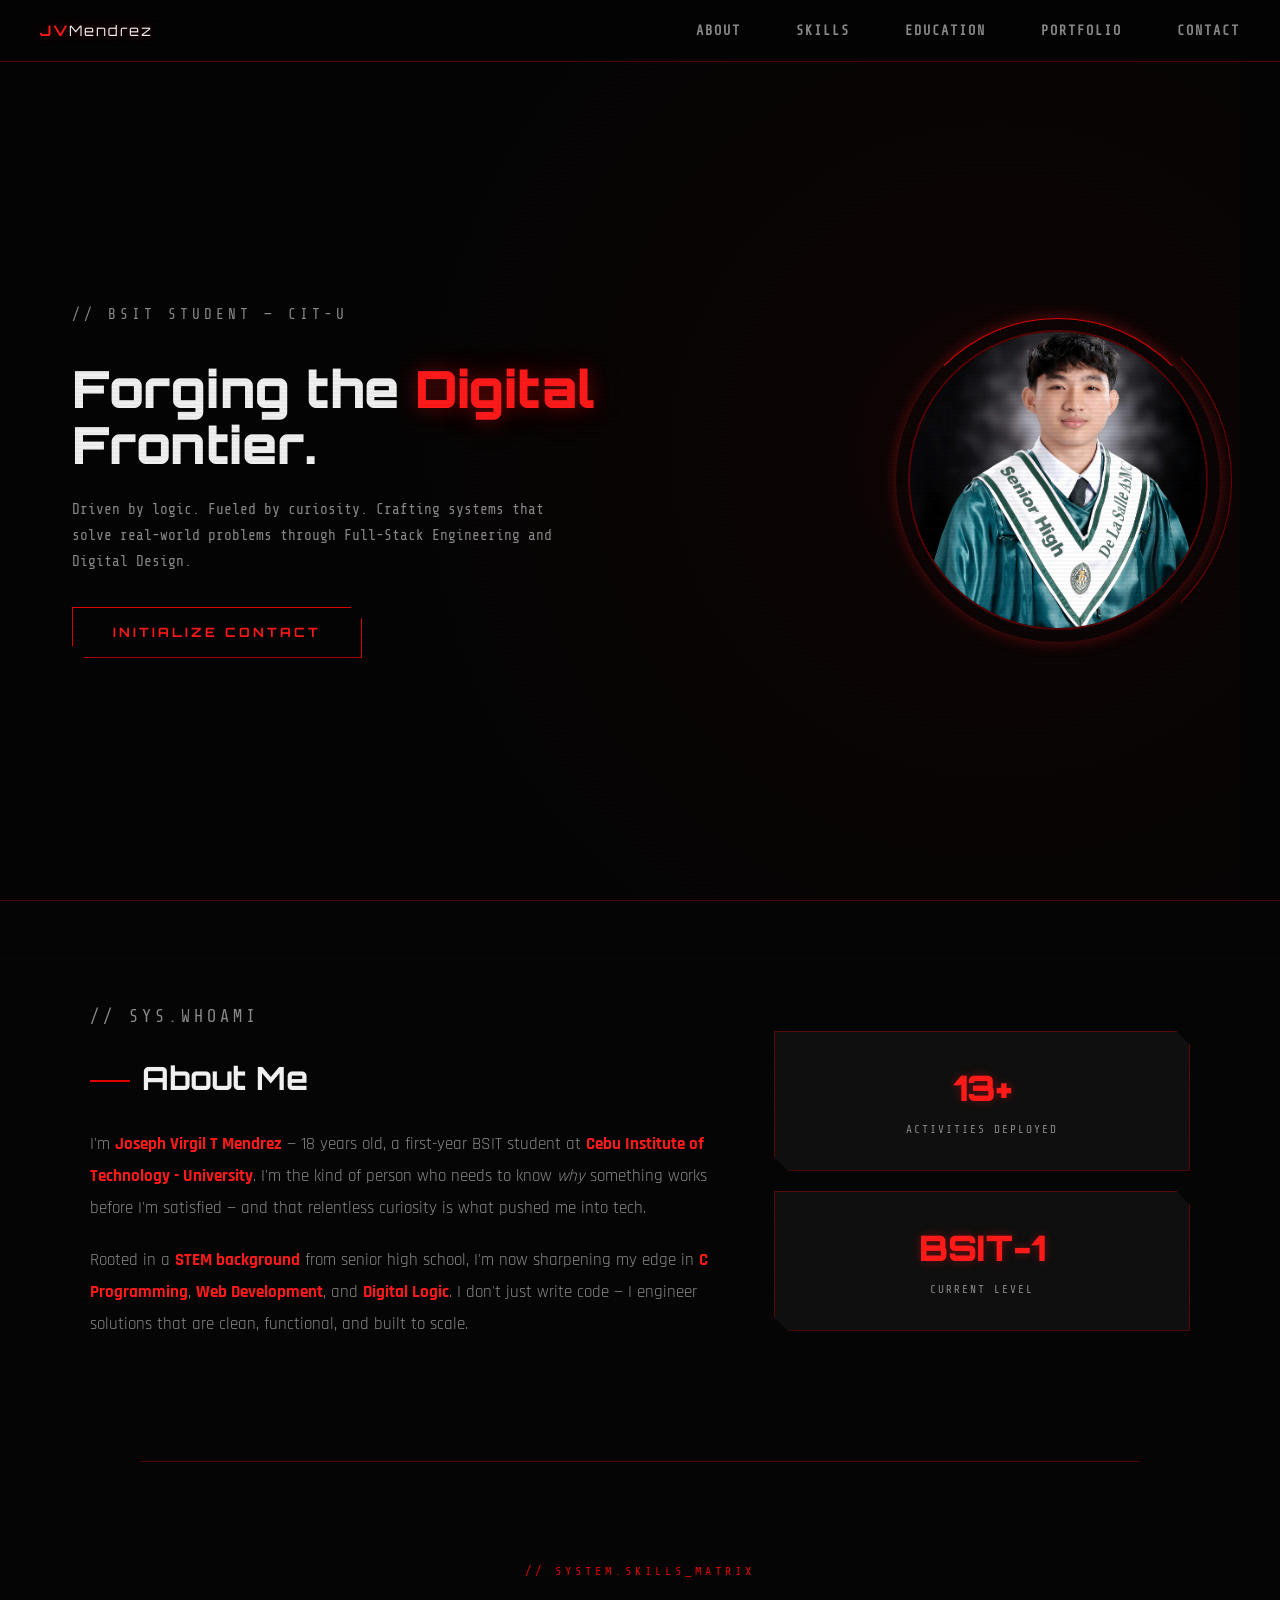
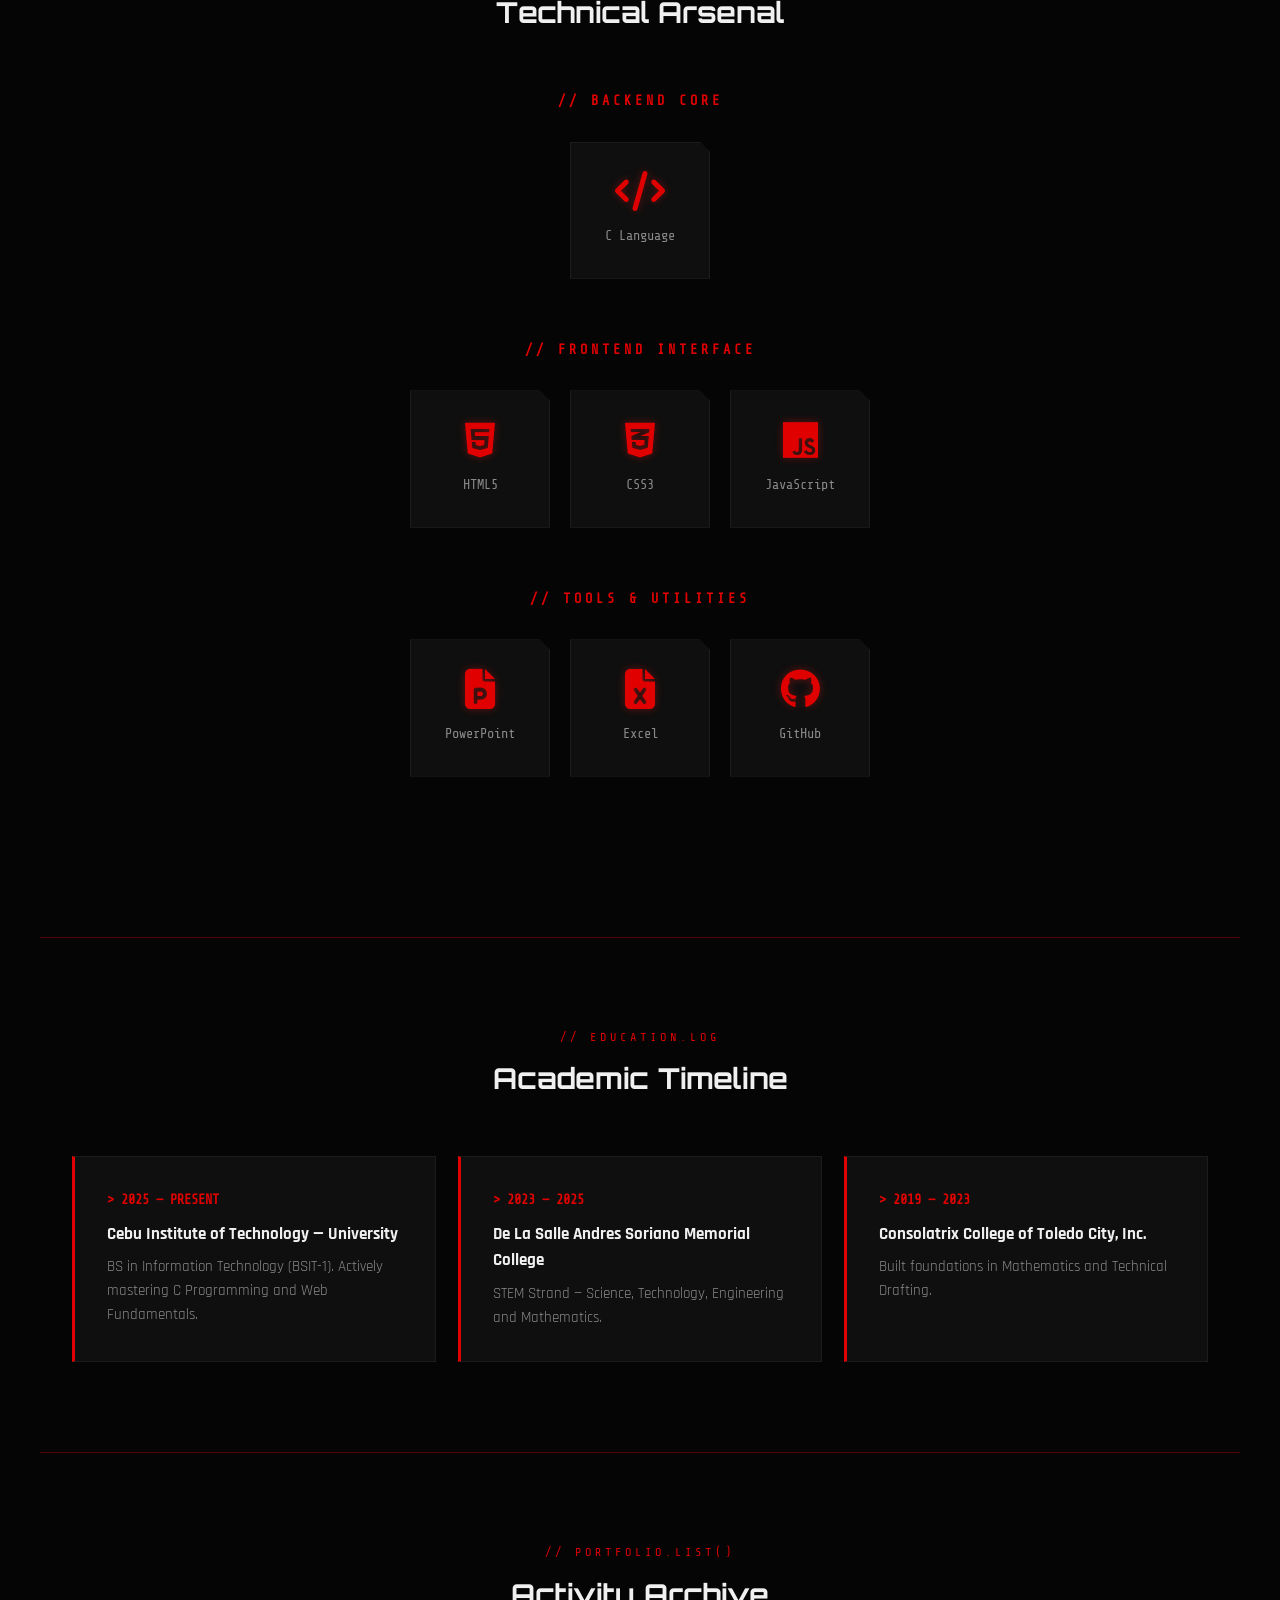
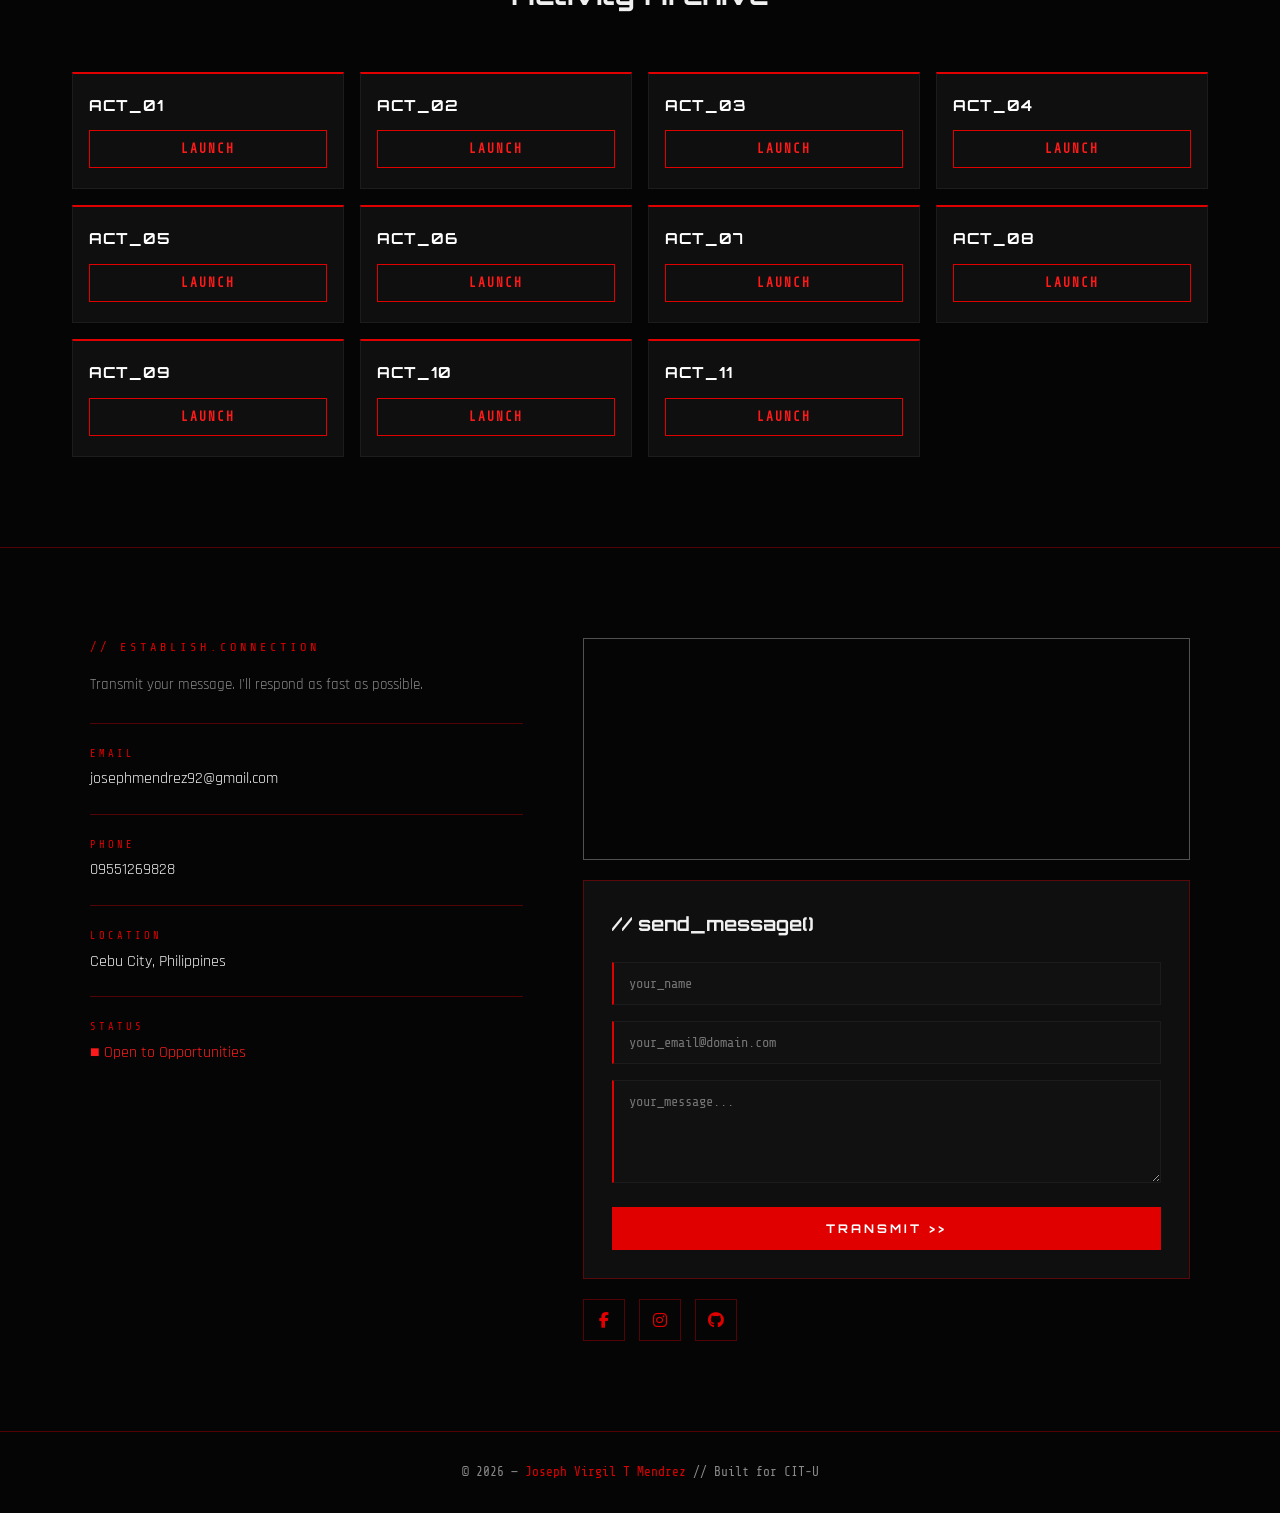
==== commit c1db0b19: "Update index.html" ====
--- a/index.html
+++ b/index.html
@@ -580,7 +580,7 @@
     <div class="hero-image">
         <div class="image-wrapper">
             <div class="image-inner">
-                <img src="j.jpg" alt="Joseph Vi                                                                     rgil T Mendrez">
+                <img src="images/j.jpg" alt="Joseph Vi                                                                     rgil T Mendrez">
             </div>
         </div>
     </div>
